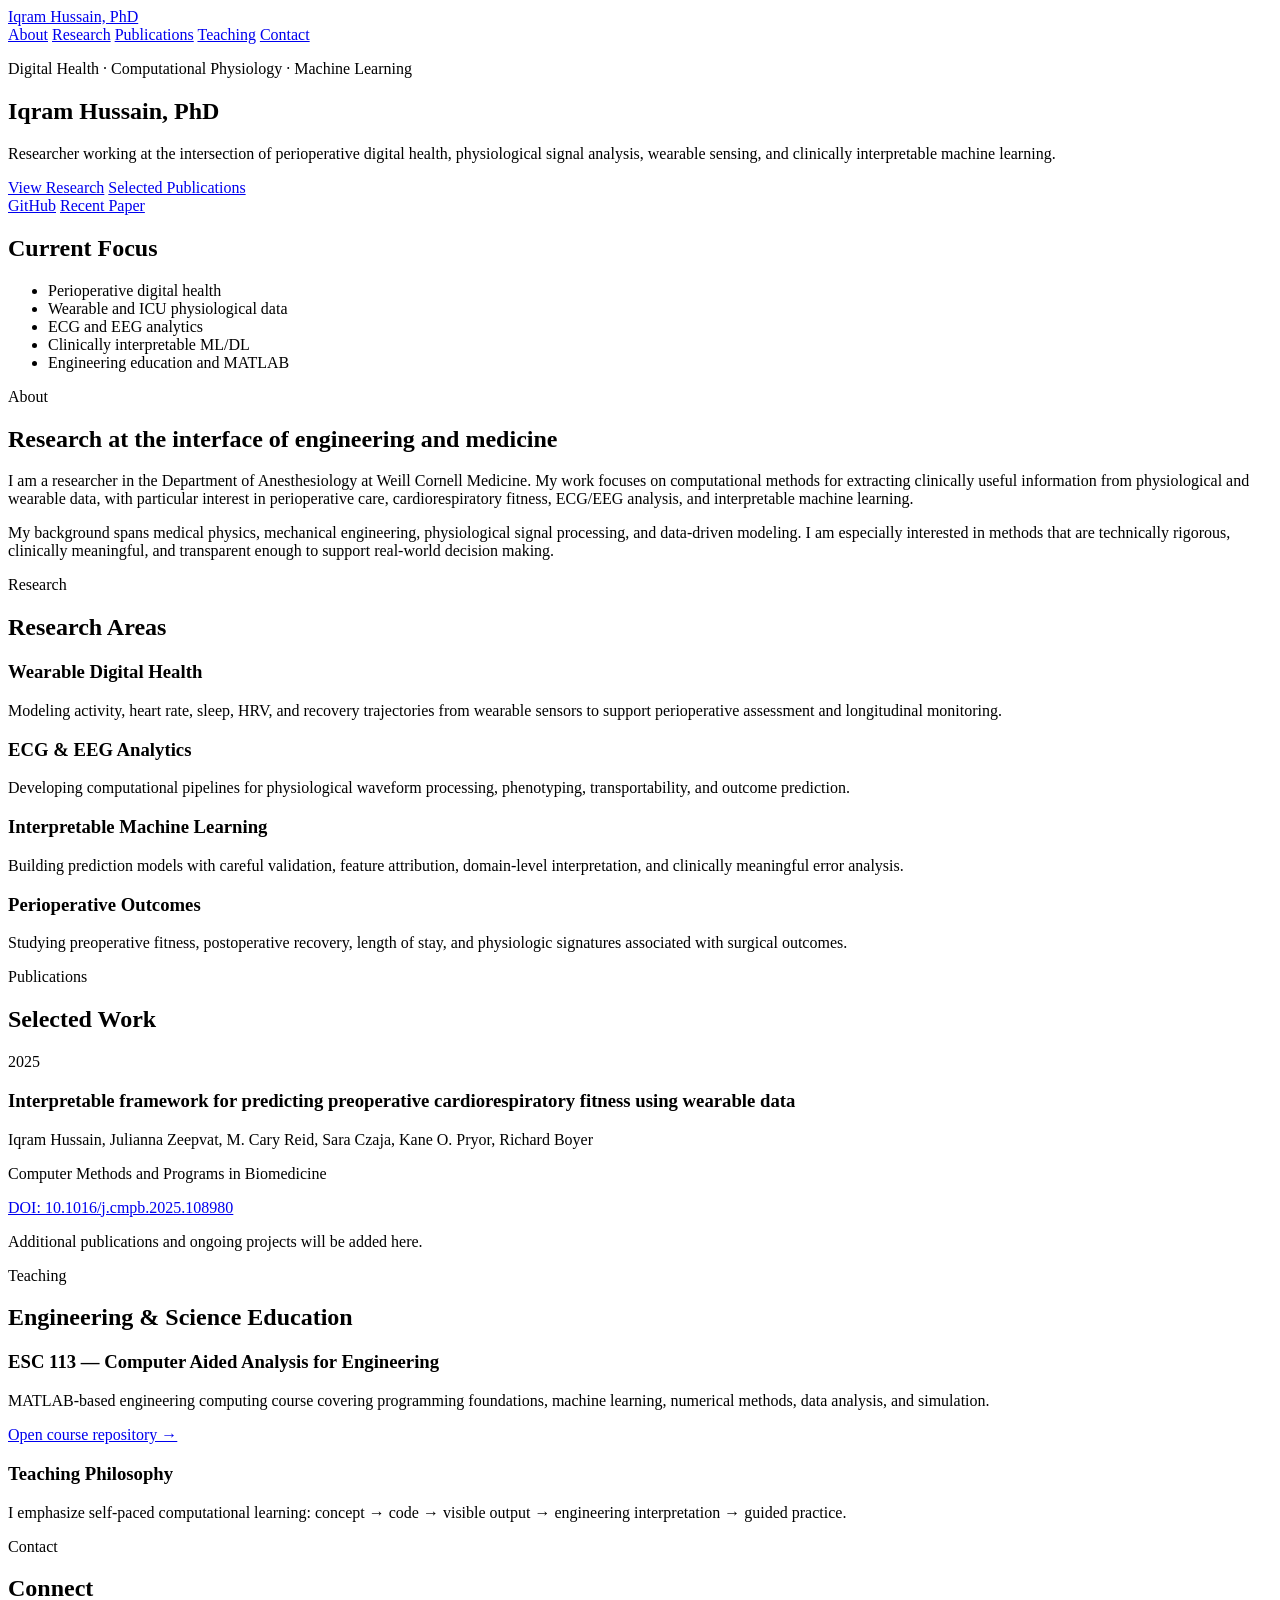
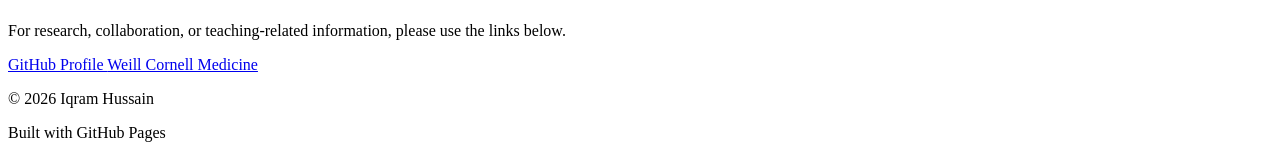
==== index.html @ b067cbc7 "Create academic homepage" ====
<!DOCTYPE html>
<html lang="en">
<head>
  <meta charset="UTF-8">
  <meta name="viewport" content="width=device-width, initial-scale=1.0">
  <meta name="description" content="Academic website of Iqram Hussain, PhD — digital health, computational physiology, wearable sensing, ECG/EEG analytics, and interpretable machine learning.">
  <title>Iqram Hussain, PhD</title>
  <link rel="stylesheet" href="style.css">
</head>

<body>
  <header class="site-header">
    <div class="container nav-wrap">
      <a class="brand" href="#home">Iqram Hussain, PhD</a>
      <nav>
        <a href="#about">About</a>
        <a href="#research">Research</a>
        <a href="#publications">Publications</a>
        <a href="#teaching">Teaching</a>
        <a href="#contact">Contact</a>
      </nav>
    </div>
  </header>

  <main>
    <section id="home" class="hero">
      <div class="container hero-grid">
        <div>
          <p class="eyebrow">Digital Health · Computational Physiology · Machine Learning</p>
          <h1>Iqram Hussain, PhD</h1>
          <p class="lead">
            Researcher working at the intersection of perioperative digital health,
            physiological signal analysis, wearable sensing, and clinically interpretable
            machine learning.
          </p>

          <div class="hero-actions">
            <a class="button primary" href="#research">View Research</a>
            <a class="button secondary" href="#publications">Selected Publications</a>
          </div>

          <div class="profile-links">
            <a href="https://github.com/iqram20" target="_blank" rel="noopener">GitHub</a>
            <a href="https://doi.org/10.1016/j.cmpb.2025.108980" target="_blank" rel="noopener">Recent Paper</a>
          </div>
        </div>

        <aside class="hero-card">
          <h2>Current Focus</h2>
          <ul>
            <li>Perioperative digital health</li>
            <li>Wearable and ICU physiological data</li>
            <li>ECG and EEG analytics</li>
            <li>Clinically interpretable ML/DL</li>
            <li>Engineering education and MATLAB</li>
          </ul>
        </aside>
      </div>
    </section>

    <section id="about" class="section">
      <div class="container narrow">
        <p class="section-label">About</p>
        <h2>Research at the interface of engineering and medicine</h2>
        <p>
          I am a researcher in the Department of Anesthesiology at Weill Cornell Medicine.
          My work focuses on computational methods for extracting clinically useful information
          from physiological and wearable data, with particular interest in perioperative care,
          cardiorespiratory fitness, ECG/EEG analysis, and interpretable machine learning.
        </p>
        <p>
          My background spans medical physics, mechanical engineering, physiological signal
          processing, and data-driven modeling. I am especially interested in methods that are
          technically rigorous, clinically meaningful, and transparent enough to support
          real-world decision making.
        </p>
      </div>
    </section>

    <section id="research" class="section alt">
      <div class="container">
        <p class="section-label">Research</p>
        <h2>Research Areas</h2>

        <div class="cards">
          <article class="card">
            <h3>Wearable Digital Health</h3>
            <p>
              Modeling activity, heart rate, sleep, HRV, and recovery trajectories from wearable
              sensors to support perioperative assessment and longitudinal monitoring.
            </p>
          </article>

          <article class="card">
            <h3>ECG &amp; EEG Analytics</h3>
            <p>
              Developing computational pipelines for physiological waveform processing,
              phenotyping, transportability, and outcome prediction.
            </p>
          </article>

          <article class="card">
            <h3>Interpretable Machine Learning</h3>
            <p>
              Building prediction models with careful validation, feature attribution,
              domain-level interpretation, and clinically meaningful error analysis.
            </p>
          </article>

          <article class="card">
            <h3>Perioperative Outcomes</h3>
            <p>
              Studying preoperative fitness, postoperative recovery, length of stay, and
              physiologic signatures associated with surgical outcomes.
            </p>
          </article>
        </div>
      </div>
    </section>

    <section id="publications" class="section">
      <div class="container">
        <p class="section-label">Publications</p>
        <h2>Selected Work</h2>

        <article class="publication">
          <p class="publication-year">2025</p>
          <div>
            <h3>Interpretable framework for predicting preoperative cardiorespiratory fitness using wearable data</h3>
            <p>
              Iqram Hussain, Julianna Zeepvat, M. Cary Reid, Sara Czaja,
              Kane O. Pryor, Richard Boyer
            </p>
            <p class="muted">Computer Methods and Programs in Biomedicine</p>
            <a href="https://doi.org/10.1016/j.cmpb.2025.108980" target="_blank" rel="noopener">
              DOI: 10.1016/j.cmpb.2025.108980
            </a>
          </div>
        </article>

        <p class="section-note">
          Additional publications and ongoing projects will be added here.
        </p>
      </div>
    </section>

    <section id="teaching" class="section alt">
      <div class="container">
        <p class="section-label">Teaching</p>
        <h2>Engineering &amp; Science Education</h2>

        <div class="cards">
          <article class="card">
            <h3>ESC 113 — Computer Aided Analysis for Engineering</h3>
            <p>
              MATLAB-based engineering computing course covering programming foundations,
              machine learning, numerical methods, data analysis, and simulation.
            </p>
            <a href="https://github.com/iqram20/ComputerAidedAnalysis" target="_blank" rel="noopener">
              Open course repository →
            </a>
          </article>

          <article class="card">
            <h3>Teaching Philosophy</h3>
            <p>
              I emphasize self-paced computational learning: concept → code → visible output →
              engineering interpretation → guided practice.
            </p>
          </article>
        </div>
      </div>
    </section>

    <section id="contact" class="section contact-section">
      <div class="container narrow">
        <p class="section-label">Contact</p>
        <h2>Connect</h2>
        <p>
          For research, collaboration, or teaching-related information, please use the links below.
        </p>

        <div class="contact-links">
          <a class="button primary" href="https://github.com/iqram20" target="_blank" rel="noopener">
            GitHub Profile
          </a>
          <a class="button secondary" href="https://weill.cornell.edu/" target="_blank" rel="noopener">
            Weill Cornell Medicine
          </a>
        </div>
      </div>
    </section>
  </main>

  <footer>
    <div class="container footer-wrap">
      <p>© 2026 Iqram Hussain</p>
      <p>Built with GitHub Pages</p>
    </div>
  </footer>
</body>
</html>
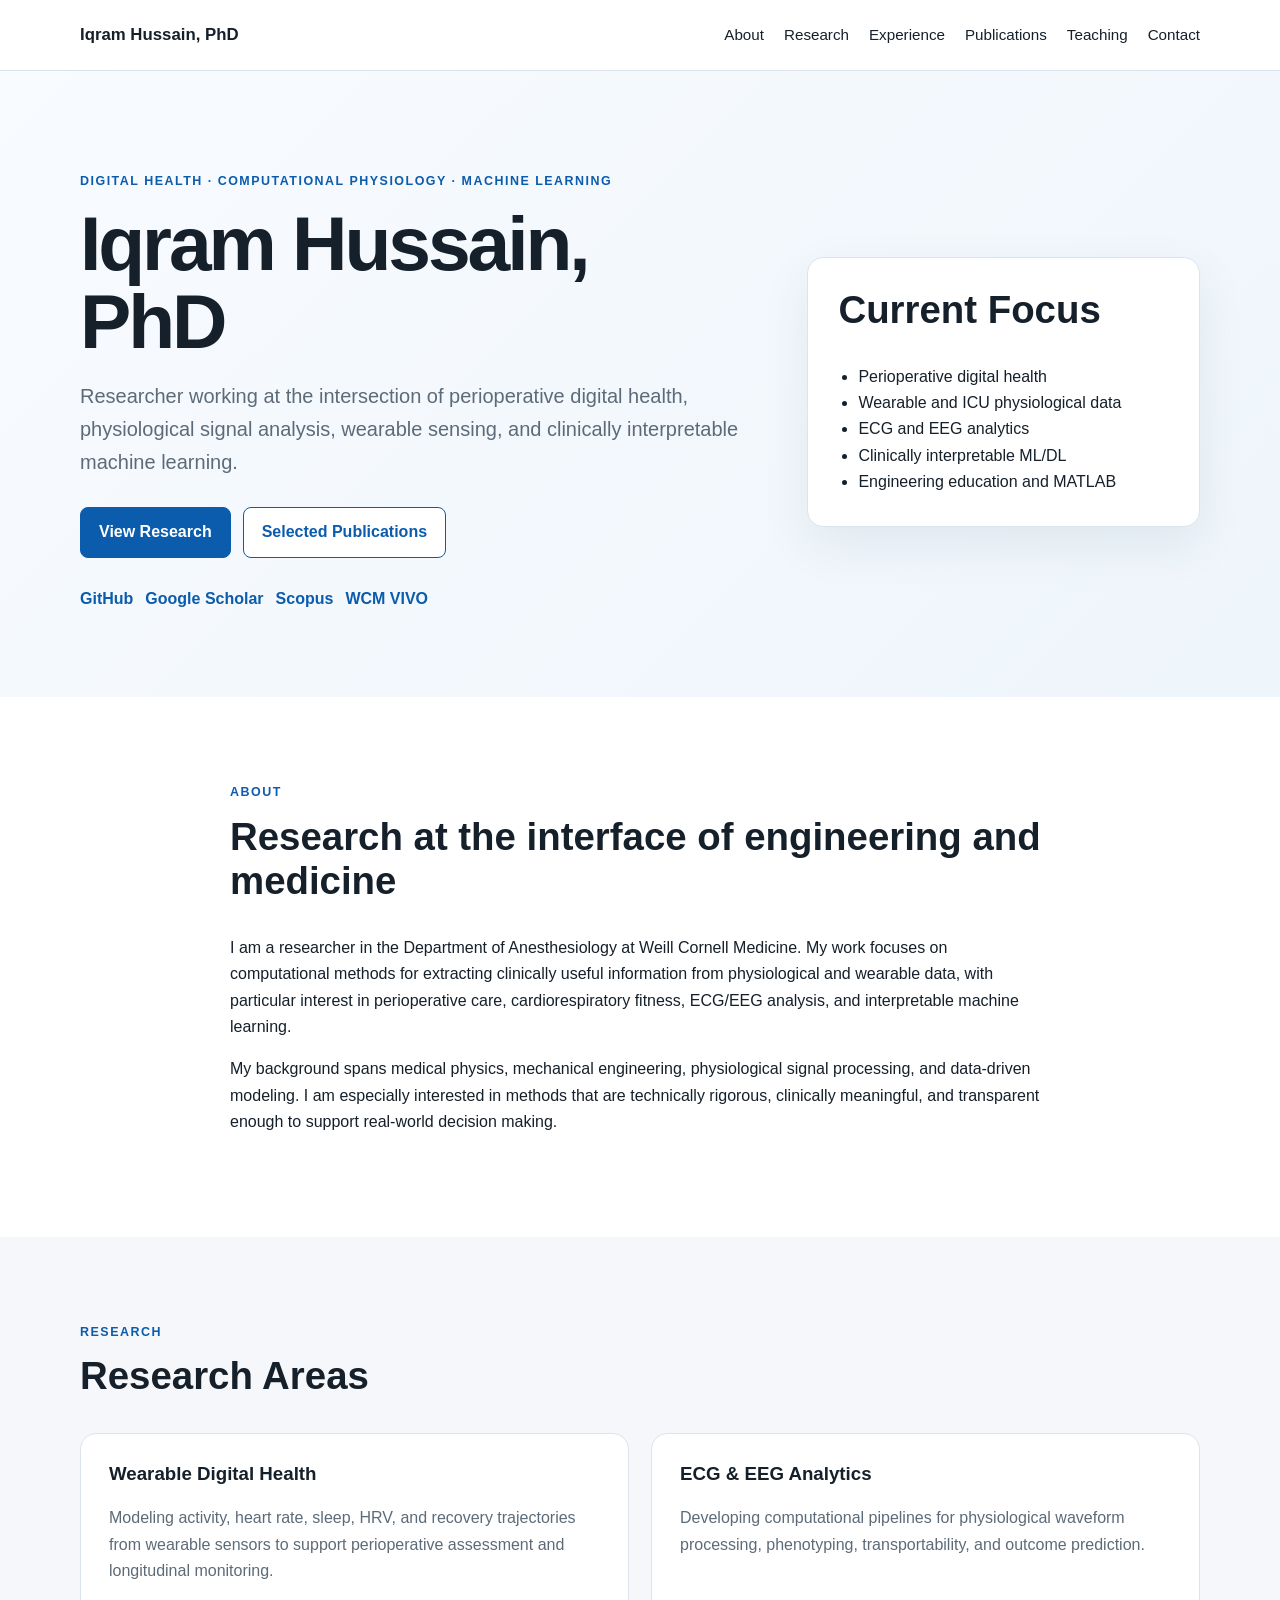
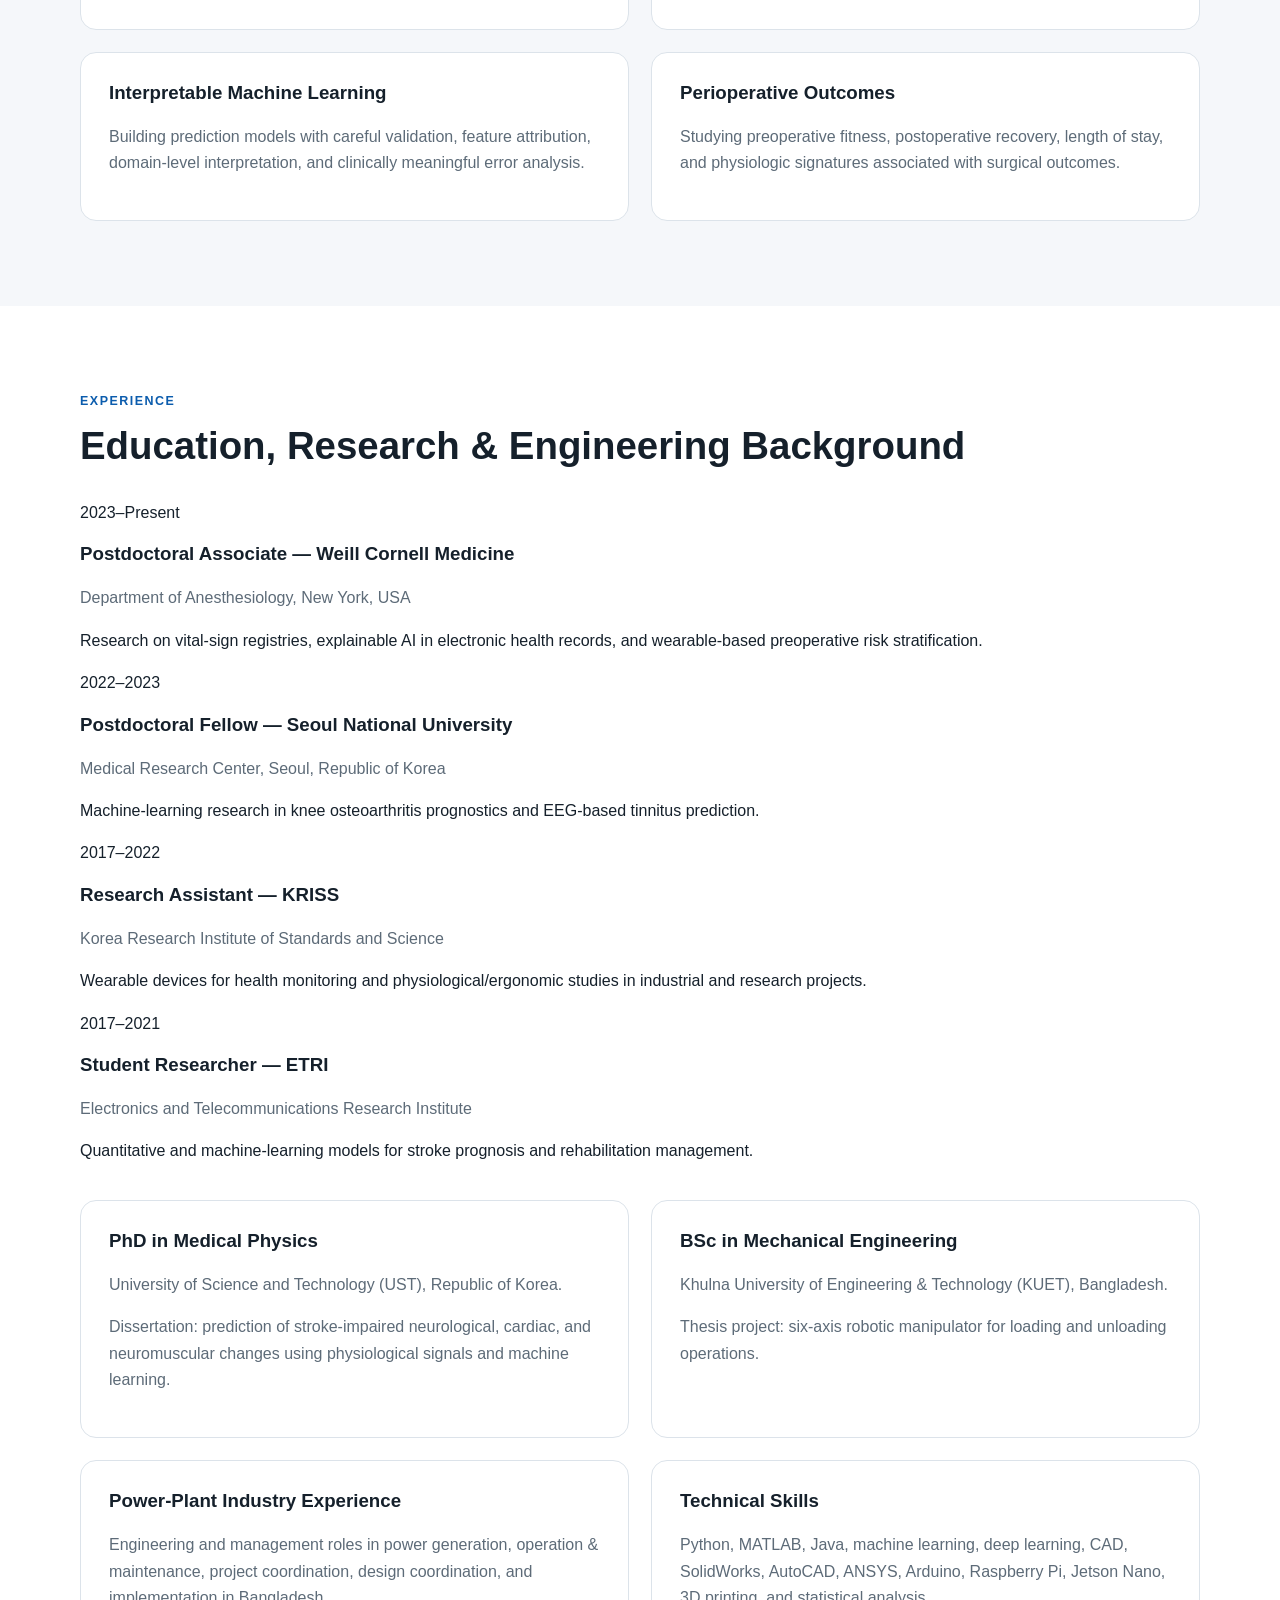
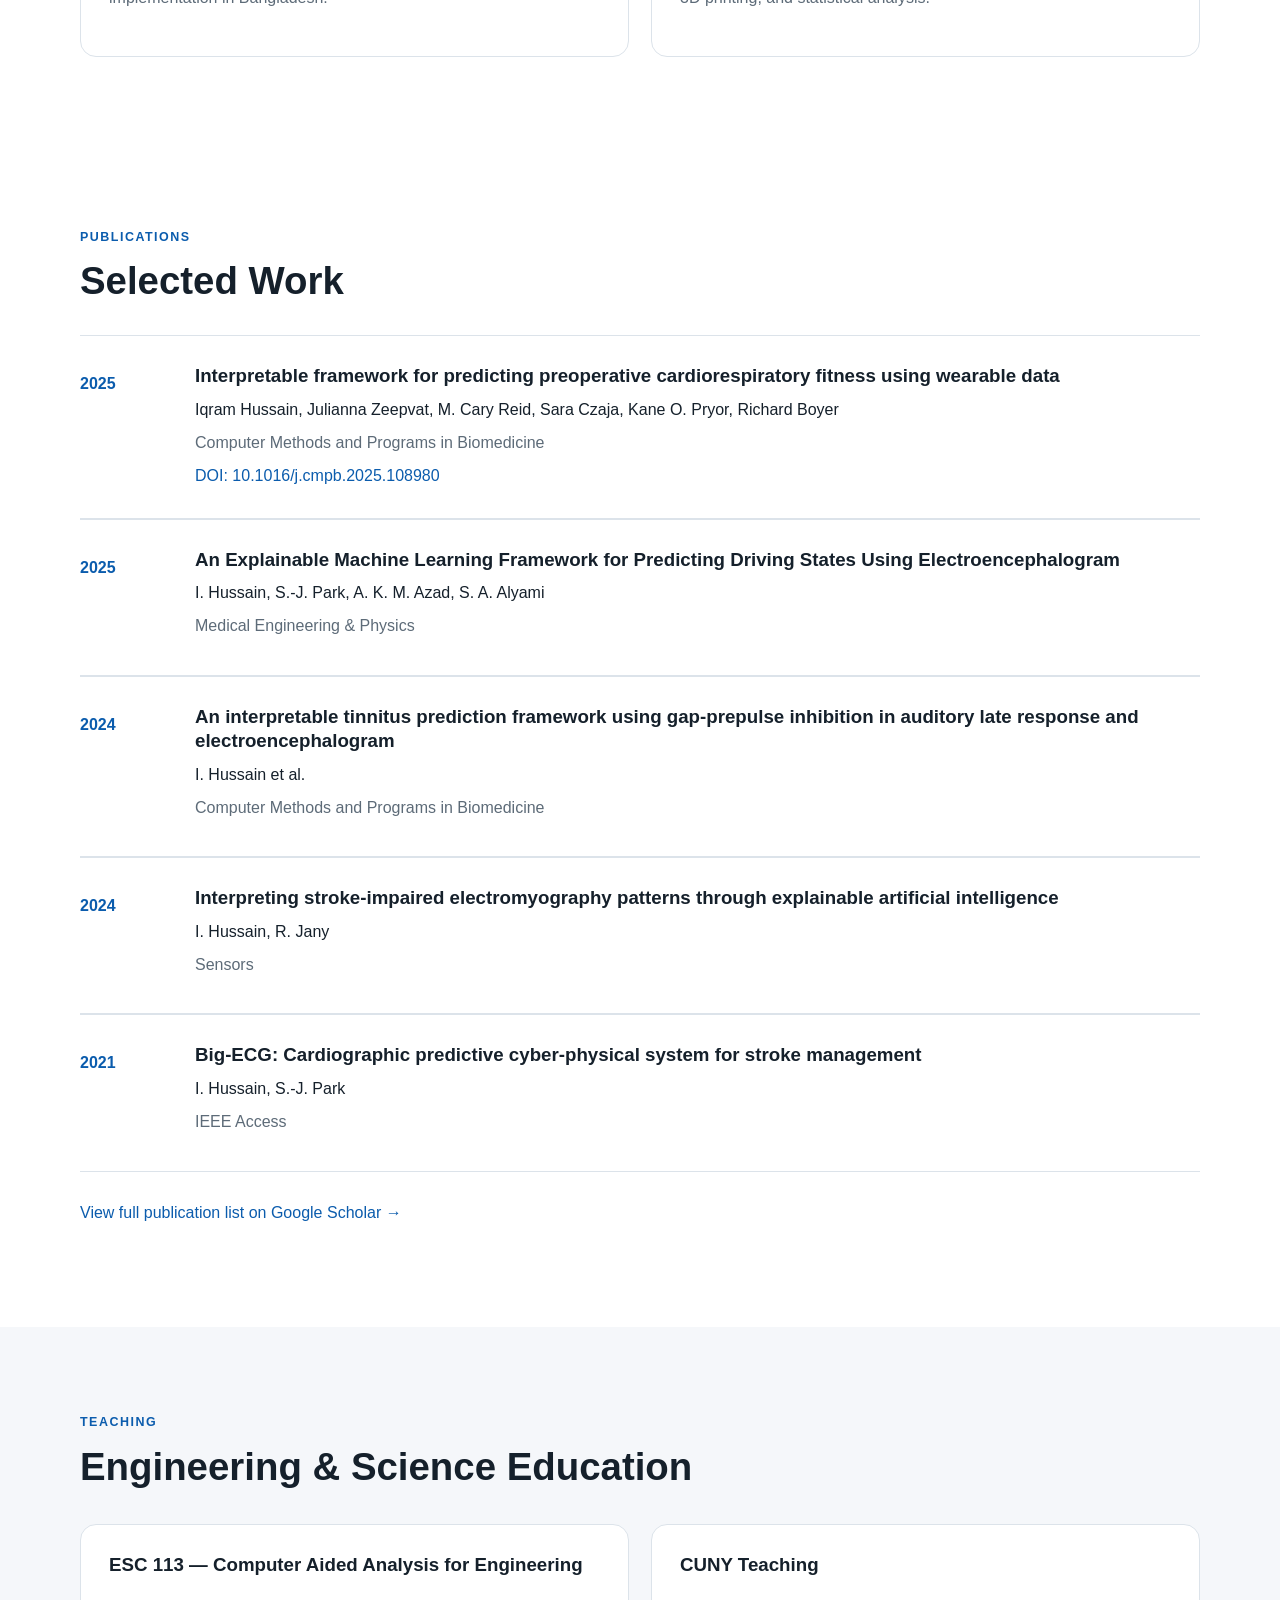
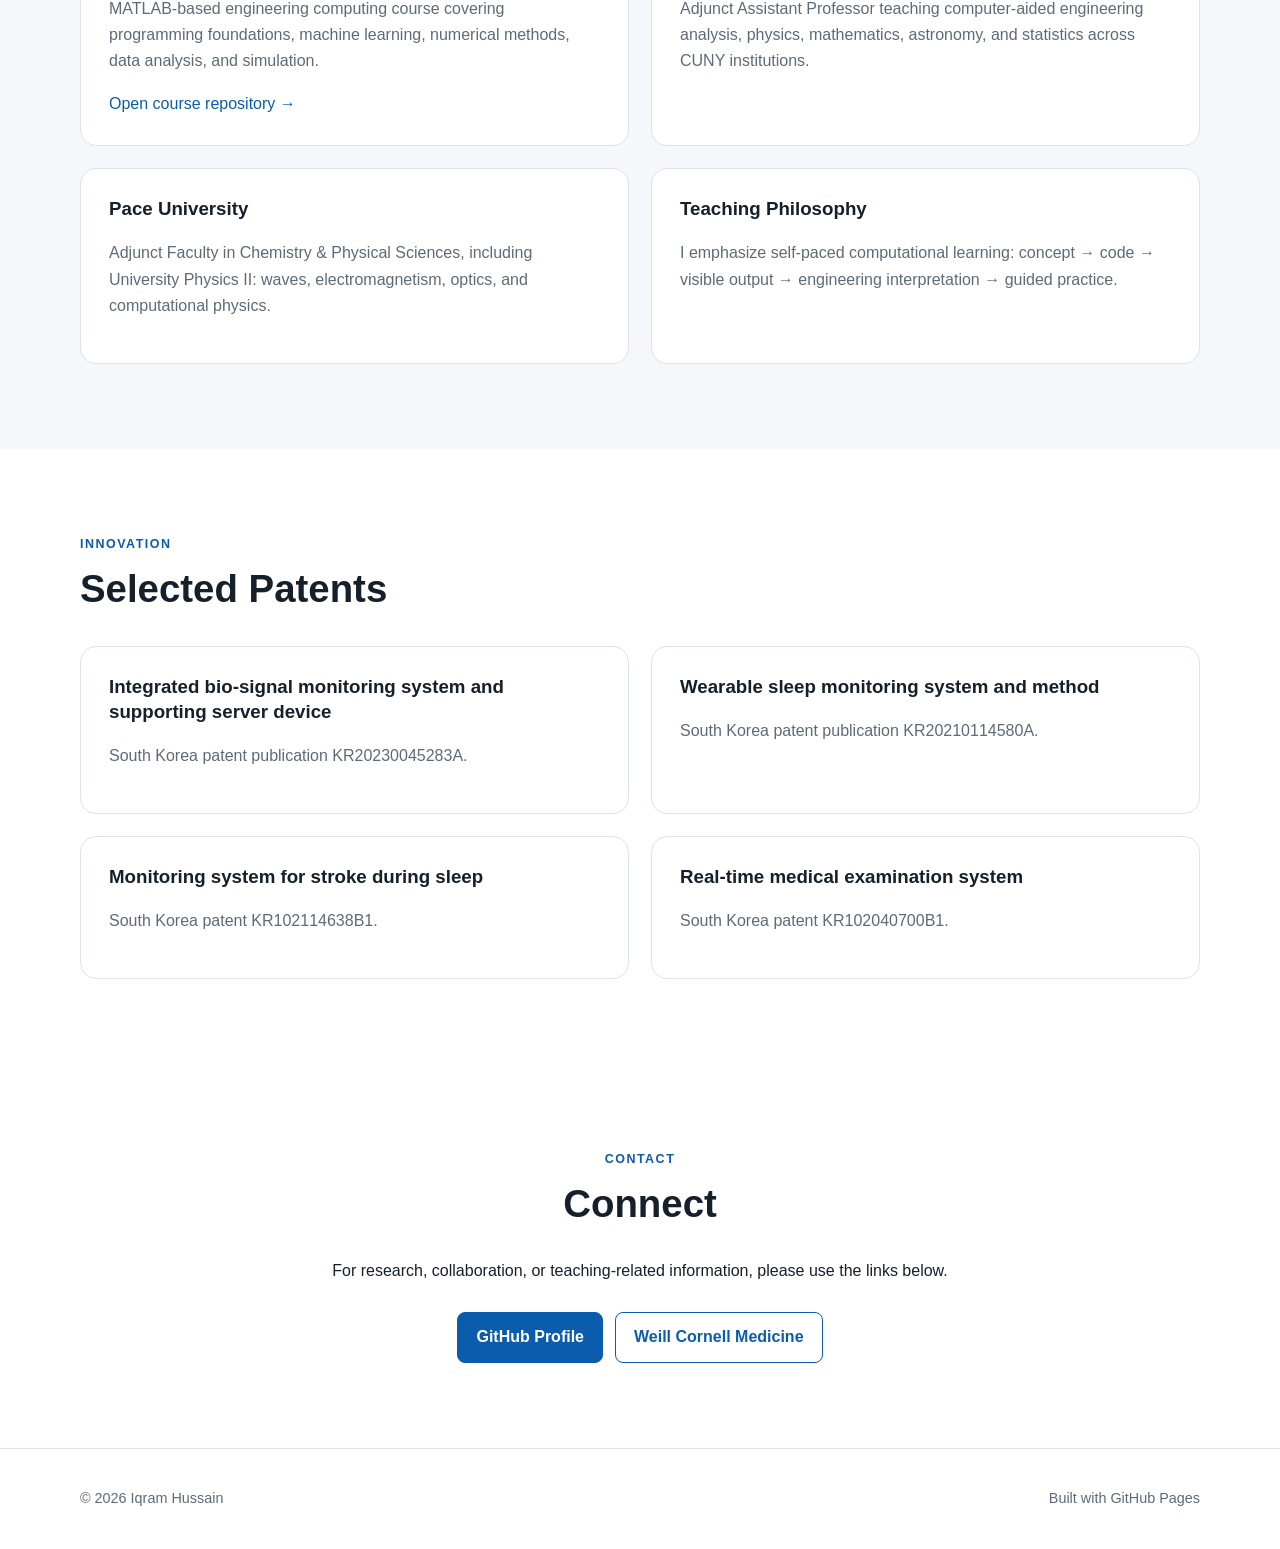
==== commit 1d6717d4: "Expand academic website using CV content" ====
--- a/index.html
+++ b/index.html
@@ -15,6 +15,7 @@
       <nav>
         <a href="#about">About</a>
         <a href="#research">Research</a>
+        <a href="#experience">Experience</a>
         <a href="#publications">Publications</a>
         <a href="#teaching">Teaching</a>
         <a href="#contact">Contact</a>
@@ -41,7 +42,9 @@
 
           <div class="profile-links">
             <a href="https://github.com/iqram20" target="_blank" rel="noopener">GitHub</a>
-            <a href="https://doi.org/10.1016/j.cmpb.2025.108980" target="_blank" rel="noopener">Recent Paper</a>
+            <a href="https://scholar.google.com/citations?user=26ocwocAAAAJ&hl=en" target="_blank" rel="noopener">Google Scholar</a>
+            <a href="https://www.scopus.com/authid/detail.uri?authorId=57201649041" target="_blank" rel="noopener">Scopus</a>
+            <a href="https://vivo.weill.cornell.edu/display/cwid-iqh4001" target="_blank" rel="noopener">WCM VIVO</a>
           </div>
         </div>
 
@@ -118,6 +121,76 @@
       </div>
     </section>
 
+    
+    <section id="experience" class="section">
+      <div class="container">
+        <p class="section-label">Experience</p>
+        <h2>Education, Research &amp; Engineering Background</h2>
+
+        <div class="timeline">
+          <article class="timeline-item">
+            <p class="timeline-date">2023–Present</p>
+            <div>
+              <h3>Postdoctoral Associate — Weill Cornell Medicine</h3>
+              <p class="muted">Department of Anesthesiology, New York, USA</p>
+              <p>Research on vital-sign registries, explainable AI in electronic health records, and wearable-based preoperative risk stratification.</p>
+            </div>
+          </article>
+
+          <article class="timeline-item">
+            <p class="timeline-date">2022–2023</p>
+            <div>
+              <h3>Postdoctoral Fellow — Seoul National University</h3>
+              <p class="muted">Medical Research Center, Seoul, Republic of Korea</p>
+              <p>Machine-learning research in knee osteoarthritis prognostics and EEG-based tinnitus prediction.</p>
+            </div>
+          </article>
+
+          <article class="timeline-item">
+            <p class="timeline-date">2017–2022</p>
+            <div>
+              <h3>Research Assistant — KRISS</h3>
+              <p class="muted">Korea Research Institute of Standards and Science</p>
+              <p>Wearable devices for health monitoring and physiological/ergonomic studies in industrial and research projects.</p>
+            </div>
+          </article>
+
+          <article class="timeline-item">
+            <p class="timeline-date">2017–2021</p>
+            <div>
+              <h3>Student Researcher — ETRI</h3>
+              <p class="muted">Electronics and Telecommunications Research Institute</p>
+              <p>Quantitative and machine-learning models for stroke prognosis and rehabilitation management.</p>
+            </div>
+          </article>
+        </div>
+
+        <div class="cards experience-cards">
+          <article class="card">
+            <h3>PhD in Medical Physics</h3>
+            <p>University of Science and Technology (UST), Republic of Korea.</p>
+            <p>Dissertation: prediction of stroke-impaired neurological, cardiac, and neuromuscular changes using physiological signals and machine learning.</p>
+          </article>
+
+          <article class="card">
+            <h3>BSc in Mechanical Engineering</h3>
+            <p>Khulna University of Engineering &amp; Technology (KUET), Bangladesh.</p>
+            <p>Thesis project: six-axis robotic manipulator for loading and unloading operations.</p>
+          </article>
+
+          <article class="card">
+            <h3>Power-Plant Industry Experience</h3>
+            <p>Engineering and management roles in power generation, operation &amp; maintenance, project coordination, design coordination, and implementation in Bangladesh.</p>
+          </article>
+
+          <article class="card">
+            <h3>Technical Skills</h3>
+            <p>Python, MATLAB, Java, machine learning, deep learning, CAD, SolidWorks, AutoCAD, ANSYS, Arduino, Raspberry Pi, Jetson Nano, 3D printing, and statistical analysis.</p>
+          </article>
+        </div>
+      </div>
+    </section>
+
     <section id="publications" class="section">
       <div class="container">
         <p class="section-label">Publications</p>
@@ -138,9 +211,47 @@
           </div>
         </article>
 
+        
+        <article class="publication">
+          <p class="publication-year">2025</p>
+          <div>
+            <h3>An Explainable Machine Learning Framework for Predicting Driving States Using Electroencephalogram</h3>
+            <p>I. Hussain, S.-J. Park, A. K. M. Azad, S. A. Alyami</p>
+            <p class="muted">Medical Engineering &amp; Physics</p>
+          </div>
+        </article>
+
+        <article class="publication">
+          <p class="publication-year">2024</p>
+          <div>
+            <h3>An interpretable tinnitus prediction framework using gap-prepulse inhibition in auditory late response and electroencephalogram</h3>
+            <p>I. Hussain et al.</p>
+            <p class="muted">Computer Methods and Programs in Biomedicine</p>
+          </div>
+        </article>
+
+        <article class="publication">
+          <p class="publication-year">2024</p>
+          <div>
+            <h3>Interpreting stroke-impaired electromyography patterns through explainable artificial intelligence</h3>
+            <p>I. Hussain, R. Jany</p>
+            <p class="muted">Sensors</p>
+          </div>
+        </article>
+
+        <article class="publication">
+          <p class="publication-year">2021</p>
+          <div>
+            <h3>Big-ECG: Cardiographic predictive cyber-physical system for stroke management</h3>
+            <p>I. Hussain, S.-J. Park</p>
+            <p class="muted">IEEE Access</p>
+          </div>
+        </article>
+
         <p class="section-note">
-          Additional publications and ongoing projects will be added here.
+          <a href="https://scholar.google.com/citations?user=26ocwocAAAAJ&hl=en" target="_blank" rel="noopener">View full publication list on Google Scholar →</a>
         </p>
+
       </div>
     </section>
 
@@ -162,11 +273,47 @@
           </article>
 
           <article class="card">
+            <h3>CUNY Teaching</h3>
+            <p>Adjunct Assistant Professor teaching computer-aided engineering analysis, physics, mathematics, astronomy, and statistics across CUNY institutions.</p>
+          </article>
+
+          <article class="card">
+            <h3>Pace University</h3>
+            <p>Adjunct Faculty in Chemistry &amp; Physical Sciences, including University Physics II: waves, electromagnetism, optics, and computational physics.</p>
+          </article>
+
+          <article class="card">
             <h3>Teaching Philosophy</h3>
             <p>
               I emphasize self-paced computational learning: concept → code → visible output →
               engineering interpretation → guided practice.
             </p>
+          </article>
+        </div>
+      </div>
+    </section>
+
+    
+    <section id="patents" class="section">
+      <div class="container">
+        <p class="section-label">Innovation</p>
+        <h2>Selected Patents</h2>
+        <div class="cards">
+          <article class="card">
+            <h3>Integrated bio-signal monitoring system and supporting server device</h3>
+            <p>South Korea patent publication KR20230045283A.</p>
+          </article>
+          <article class="card">
+            <h3>Wearable sleep monitoring system and method</h3>
+            <p>South Korea patent publication KR20210114580A.</p>
+          </article>
+          <article class="card">
+            <h3>Monitoring system for stroke during sleep</h3>
+            <p>South Korea patent KR102114638B1.</p>
+          </article>
+          <article class="card">
+            <h3>Real-time medical examination system</h3>
+            <p>South Korea patent KR102040700B1.</p>
           </article>
         </div>
       </div>
--- a/style.css
+++ b/style.css
@@ -0,0 +1,278 @@
+:root {
+  --bg: #ffffff;
+  --surface: #f5f7fa;
+  --text: #15202b;
+  --muted: #5d6b78;
+  --accent: #0b5cad;
+  --accent-dark: #07447f;
+  --border: #dce3ea;
+  --max: 1120px;
+}
+
+* {
+  box-sizing: border-box;
+}
+
+html {
+  scroll-behavior: smooth;
+}
+
+body {
+  margin: 0;
+  font-family: Arial, Helvetica, sans-serif;
+  line-height: 1.65;
+  color: var(--text);
+  background: var(--bg);
+}
+
+a {
+  color: var(--accent);
+  text-decoration: none;
+}
+
+a:hover {
+  text-decoration: underline;
+}
+
+.container {
+  width: min(92%, var(--max));
+  margin: 0 auto;
+}
+
+.narrow {
+  max-width: 820px;
+}
+
+.site-header {
+  position: sticky;
+  top: 0;
+  z-index: 20;
+  background: rgba(255,255,255,0.96);
+  border-bottom: 1px solid var(--border);
+}
+
+.nav-wrap {
+  min-height: 70px;
+  display: flex;
+  align-items: center;
+  justify-content: space-between;
+  gap: 24px;
+}
+
+.brand {
+  color: var(--text);
+  font-size: 1.05rem;
+  font-weight: 700;
+}
+
+nav {
+  display: flex;
+  flex-wrap: wrap;
+  gap: 20px;
+}
+
+nav a {
+  color: var(--text);
+  font-size: 0.95rem;
+}
+
+.hero {
+  padding: 100px 0 85px;
+  background: linear-gradient(135deg, #f8fbff 0%, #eef5fb 100%);
+}
+
+.hero-grid {
+  display: grid;
+  grid-template-columns: 1.7fr 1fr;
+  gap: 60px;
+  align-items: center;
+}
+
+.eyebrow,
+.section-label {
+  margin: 0 0 12px;
+  font-size: 0.78rem;
+  font-weight: 700;
+  letter-spacing: 0.12em;
+  text-transform: uppercase;
+  color: var(--accent);
+}
+
+h1 {
+  margin: 0 0 20px;
+  font-size: clamp(2.8rem, 6vw, 5rem);
+  line-height: 1.02;
+  letter-spacing: -0.04em;
+}
+
+h2 {
+  margin-top: 0;
+  font-size: clamp(2rem, 3vw, 2.8rem);
+  line-height: 1.15;
+}
+
+h3 {
+  margin-top: 0;
+  line-height: 1.3;
+}
+
+.lead {
+  max-width: 760px;
+  font-size: 1.25rem;
+  color: var(--muted);
+}
+
+.hero-card,
+.card {
+  background: #fff;
+  border: 1px solid var(--border);
+  border-radius: 16px;
+}
+
+.hero-card {
+  padding: 30px;
+  box-shadow: 0 18px 50px rgba(30, 64, 90, 0.08);
+}
+
+.hero-card ul {
+  padding-left: 20px;
+  margin-bottom: 0;
+}
+
+.hero-actions,
+.contact-links,
+.profile-links {
+  display: flex;
+  flex-wrap: wrap;
+  gap: 12px;
+  margin-top: 28px;
+}
+
+.button {
+  display: inline-block;
+  padding: 11px 18px;
+  border-radius: 8px;
+  font-weight: 700;
+  border: 1px solid var(--accent);
+}
+
+.button:hover {
+  text-decoration: none;
+}
+
+.button.primary {
+  background: var(--accent);
+  color: white;
+}
+
+.button.primary:hover {
+  background: var(--accent-dark);
+}
+
+.button.secondary {
+  background: white;
+  color: var(--accent);
+}
+
+.profile-links a {
+  font-weight: 700;
+}
+
+.section {
+  padding: 85px 0;
+}
+
+.section.alt {
+  background: var(--surface);
+}
+
+.cards {
+  display: grid;
+  grid-template-columns: repeat(2, minmax(0, 1fr));
+  gap: 22px;
+  margin-top: 35px;
+}
+
+.card {
+  padding: 28px;
+}
+
+.card p {
+  color: var(--muted);
+}
+
+.publication {
+  display: grid;
+  grid-template-columns: 90px 1fr;
+  gap: 25px;
+  padding: 28px 0;
+  border-top: 1px solid var(--border);
+  border-bottom: 1px solid var(--border);
+}
+
+.publication-year {
+  margin: 3px 0;
+  font-weight: 700;
+  color: var(--accent);
+}
+
+.publication h3 {
+  margin-bottom: 8px;
+}
+
+.publication p {
+  margin: 7px 0;
+}
+
+.muted,
+.section-note {
+  color: var(--muted);
+}
+
+.section-note {
+  margin-top: 28px;
+}
+
+.contact-section {
+  text-align: center;
+}
+
+.contact-links {
+  justify-content: center;
+}
+
+footer {
+  border-top: 1px solid var(--border);
+  padding: 24px 0;
+  color: var(--muted);
+  font-size: 0.9rem;
+}
+
+.footer-wrap {
+  display: flex;
+  justify-content: space-between;
+  gap: 20px;
+}
+
+@media (max-width: 760px) {
+  .nav-wrap,
+  .footer-wrap {
+    flex-direction: column;
+    align-items: flex-start;
+    padding: 15px 0;
+  }
+
+  .hero-grid,
+  .cards,
+  .publication {
+    grid-template-columns: 1fr;
+  }
+
+  .hero {
+    padding-top: 70px;
+  }
+
+  nav {
+    gap: 12px 16px;
+  }
+}
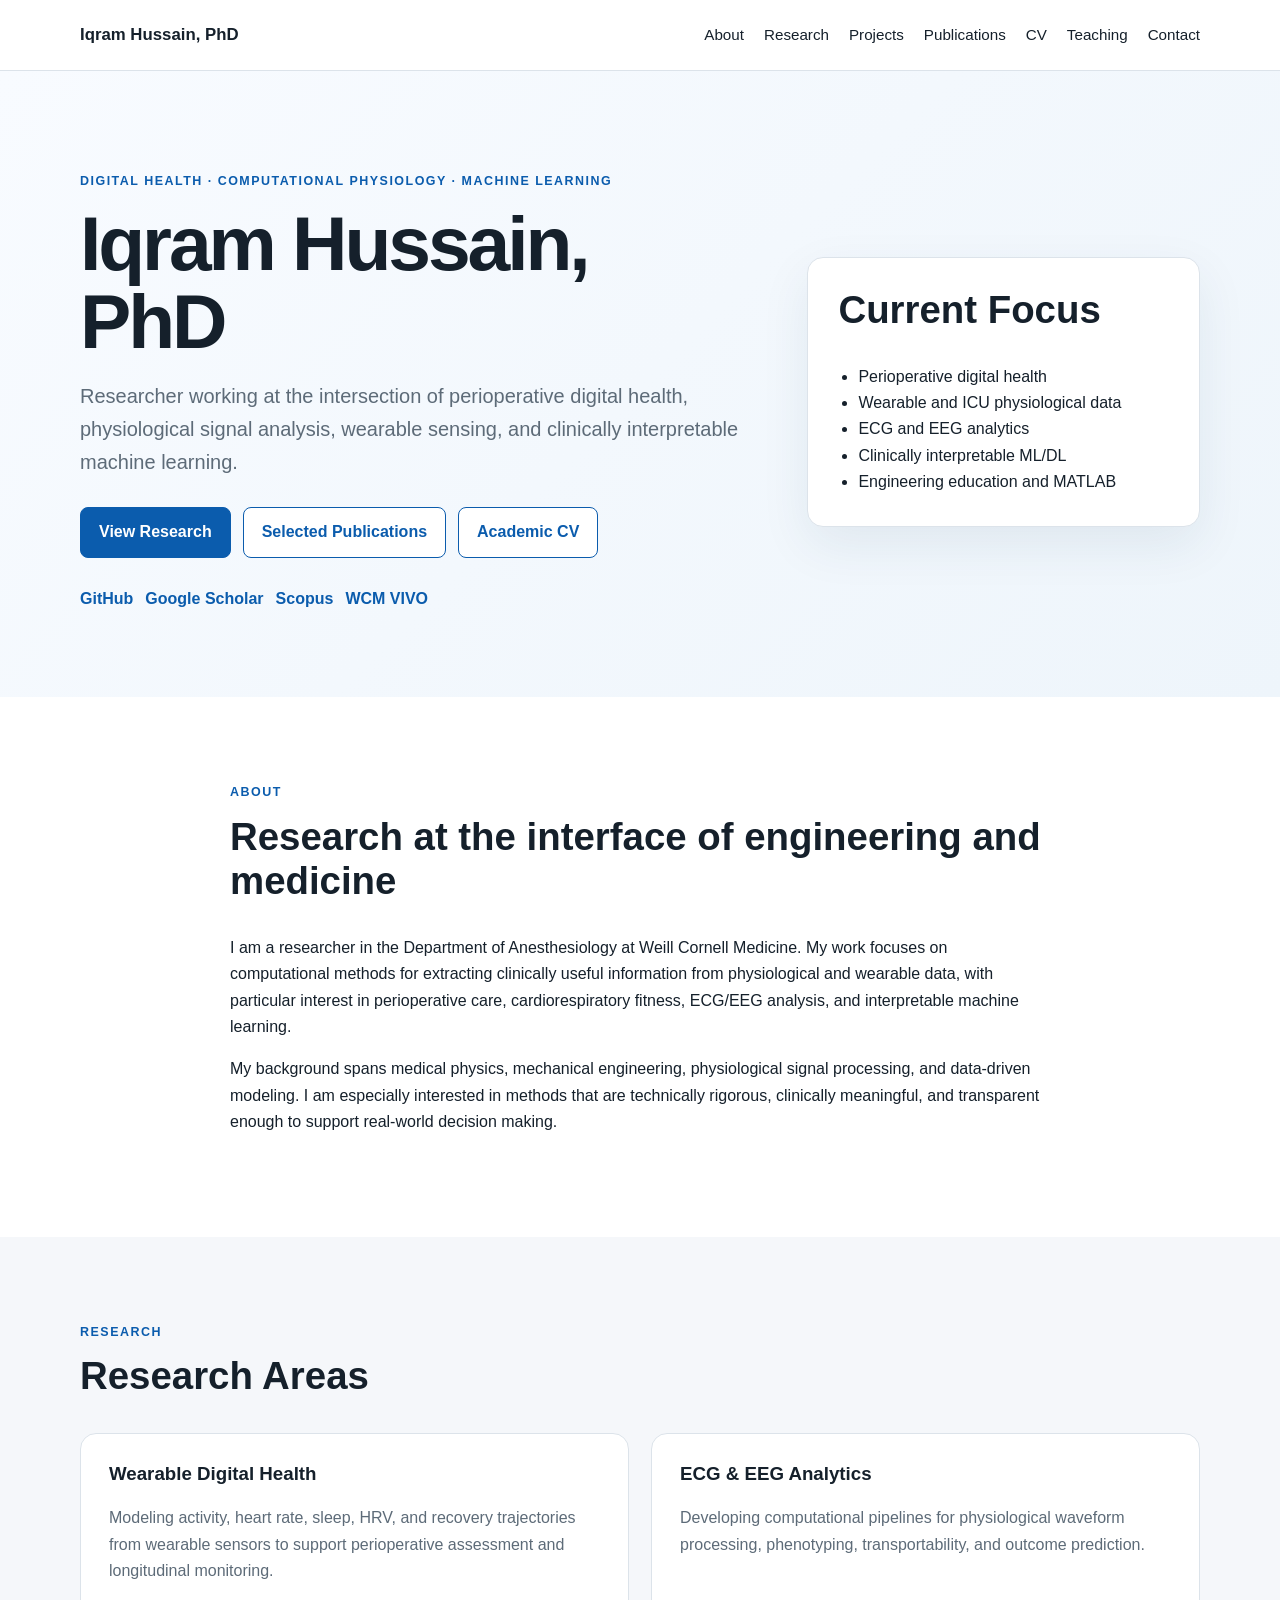
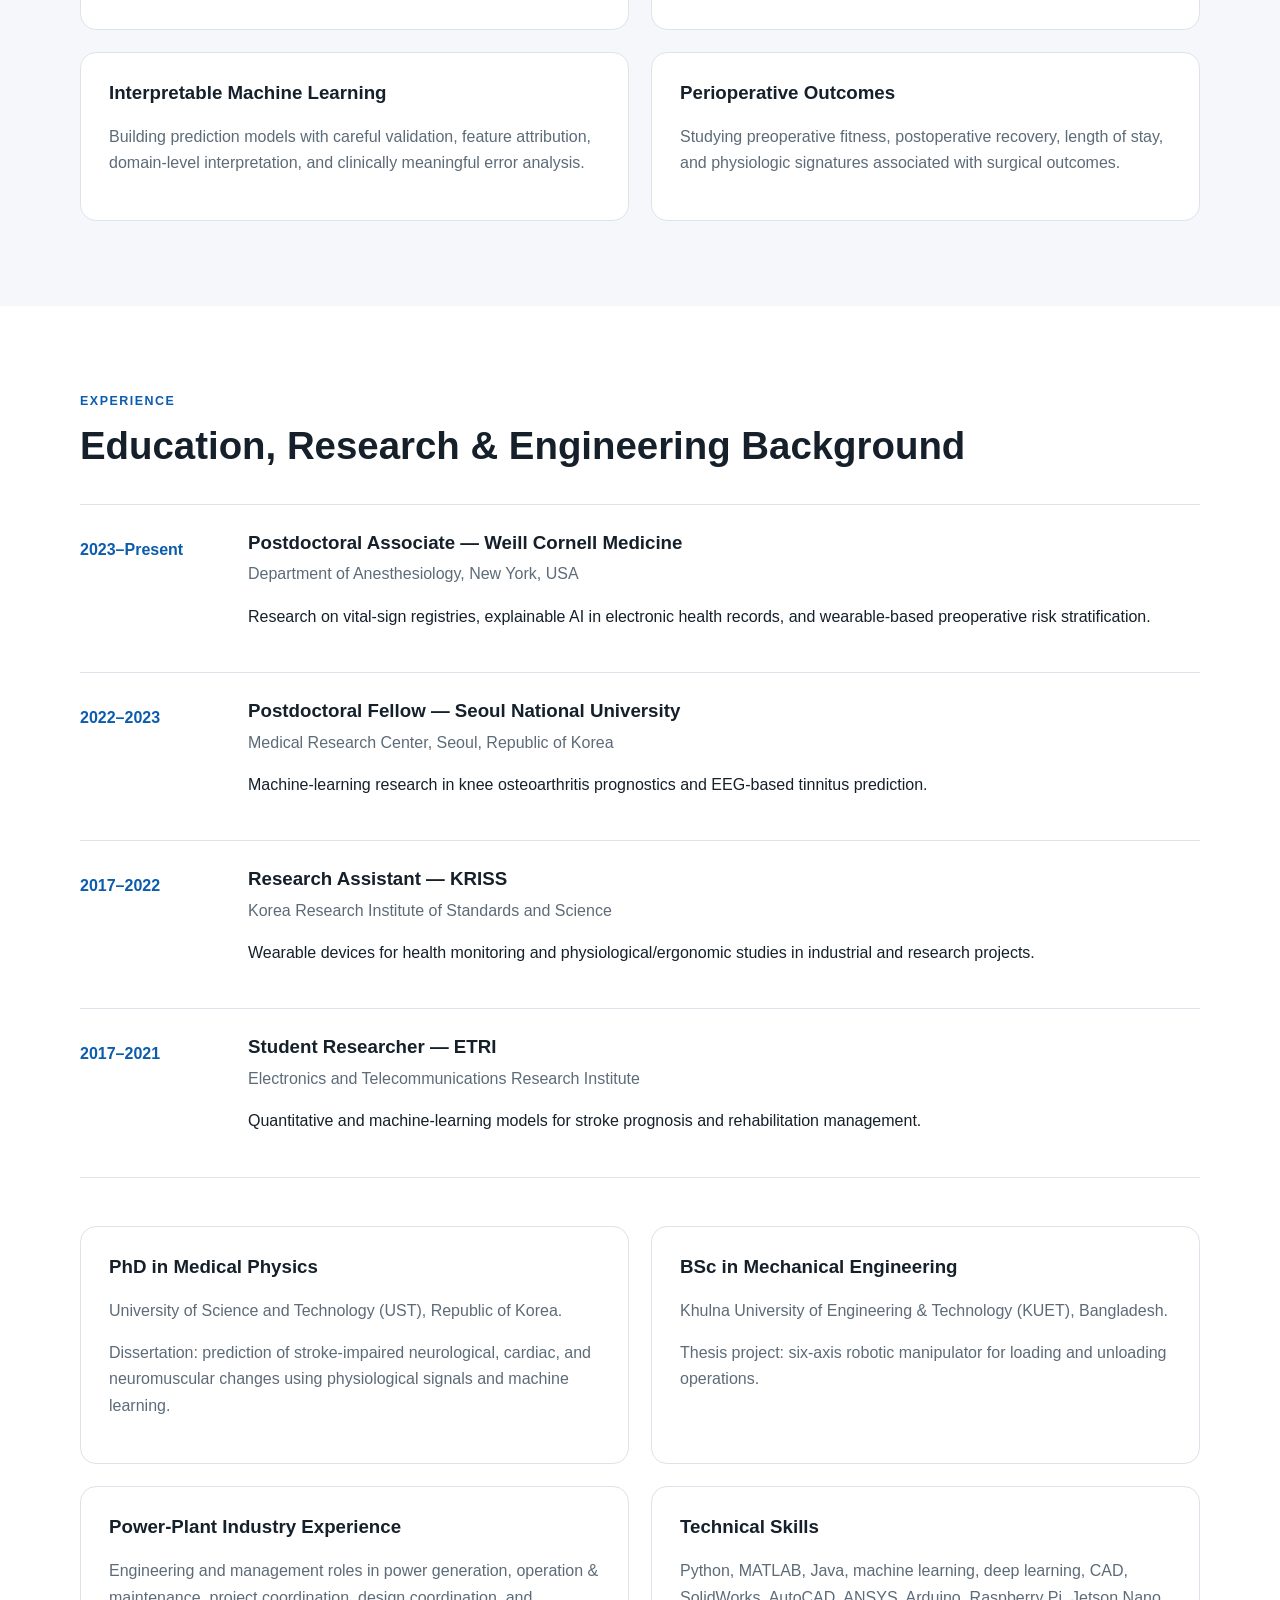
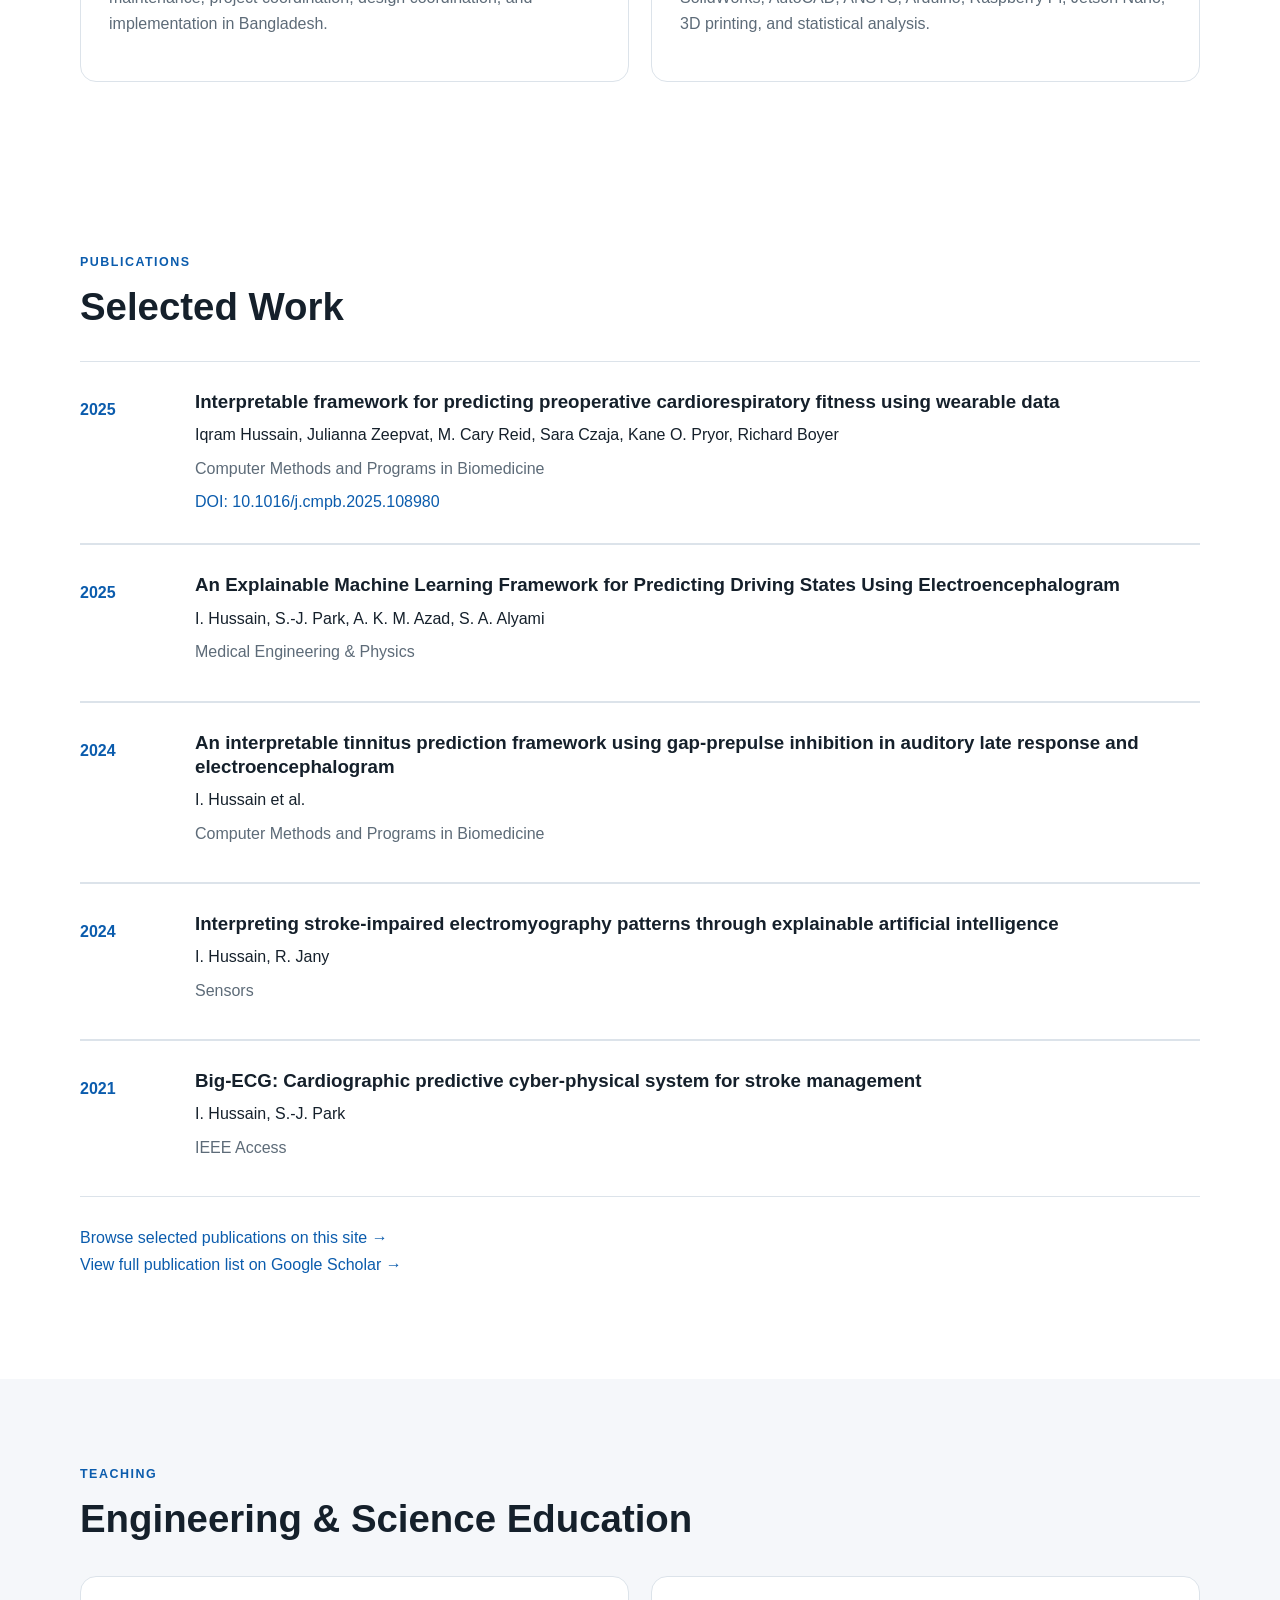
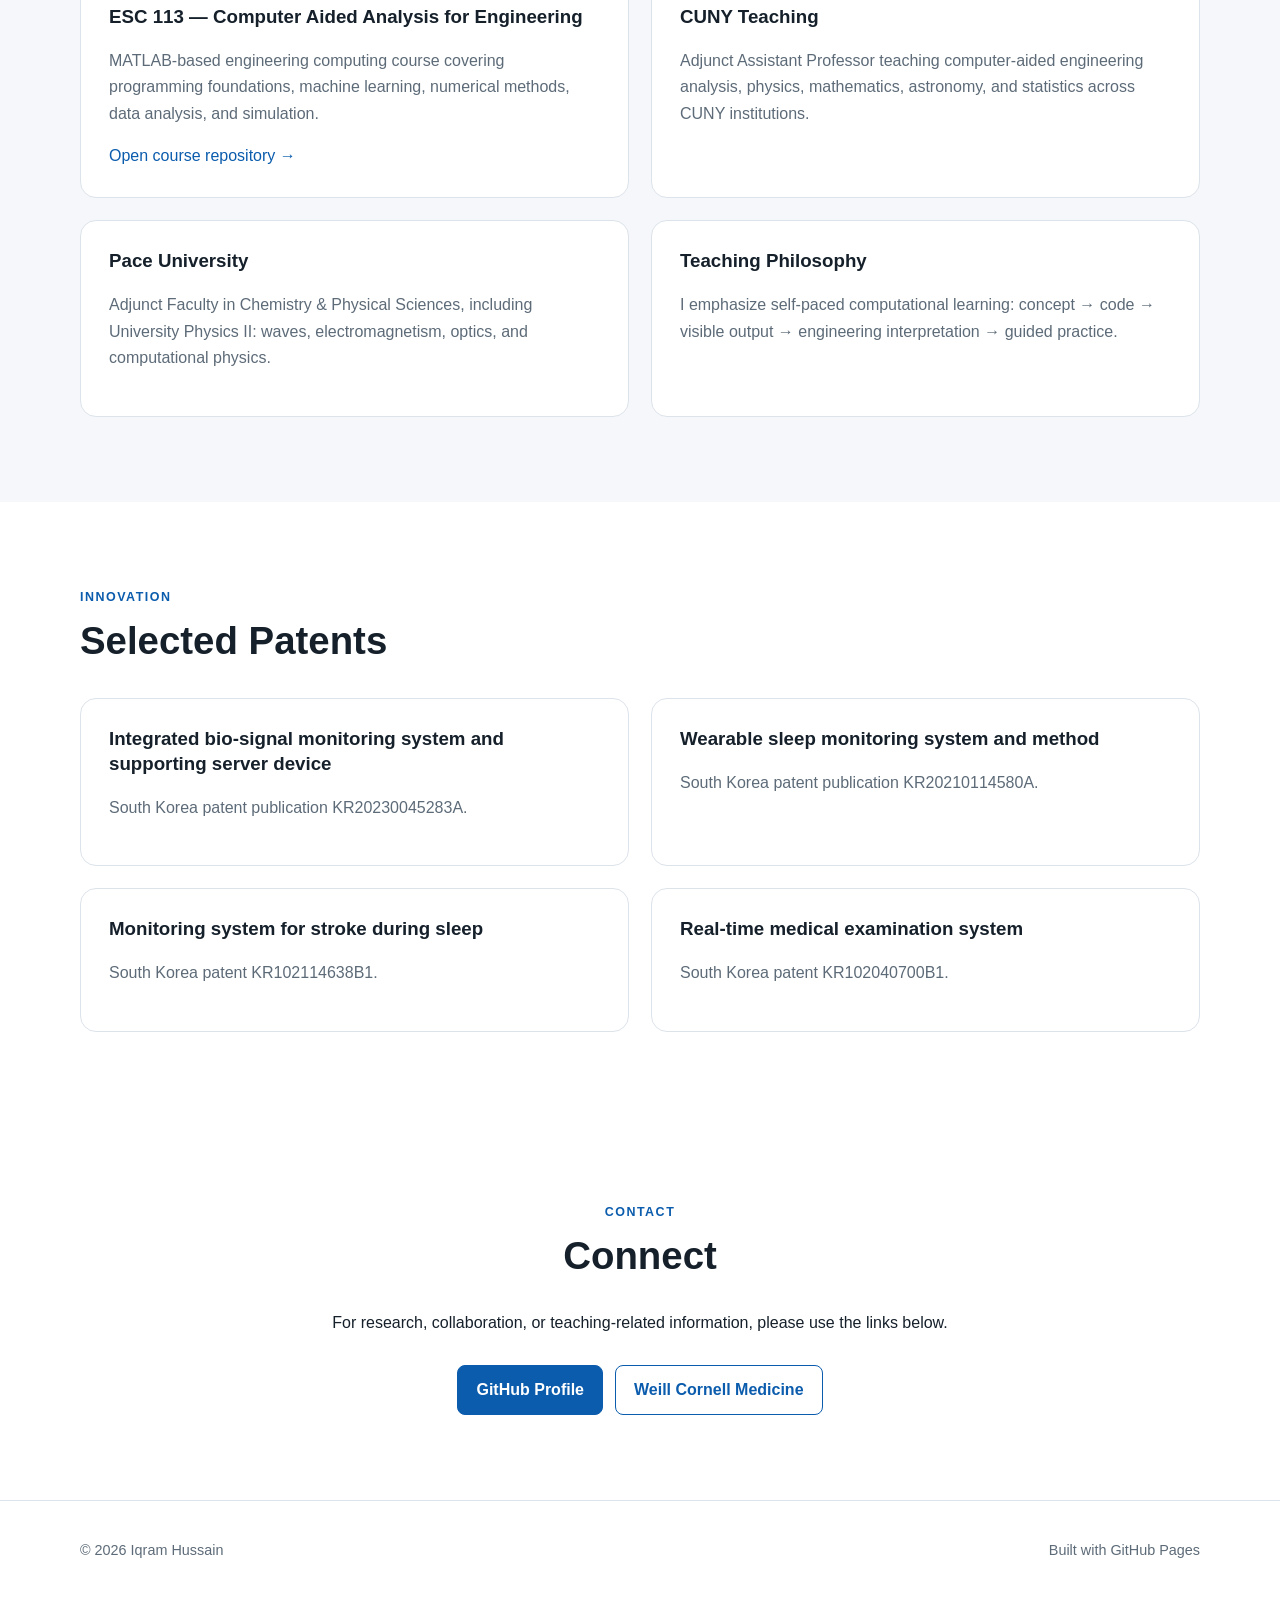
==== commit c3d2d331: "Add academic SEO metadata, structured data, and internal navigation" ====
--- a/index.html
+++ b/index.html
@@ -4,8 +4,58 @@
   <meta charset="UTF-8">
   <meta name="viewport" content="width=device-width, initial-scale=1.0">
   <meta name="description" content="Academic website of Iqram Hussain, PhD — digital health, computational physiology, wearable sensing, ECG/EEG analytics, and interpretable machine learning.">
-  <title>Iqram Hussain, PhD</title>
+  <title>Iqram Hussain, PhD | Digital Health, Computational Physiology & Machine Learning</title>
+  <meta name="description" content="Iqram Hussain, PhD, is a researcher at Weill Cornell Medicine working in perioperative digital health, computational physiology, wearable sensing, ECG/EEG analytics, and interpretable machine learning.">
+  <link rel="canonical" href="https://iqram20.github.io/">
+  <meta property="og:type" content="profile">
+  <meta property="og:title" content="Iqram Hussain, PhD | Digital Health & Computational Physiology">
+  <meta property="og:description" content="Research in perioperative digital health, wearable sensing, ECG/EEG analytics, and interpretable machine learning.">
+  <meta property="og:url" content="https://iqram20.github.io/">
+  <meta name="twitter:card" content="summary">
   <link rel="stylesheet" href="style.css">
+  <script type="application/ld+json">
+  {
+    "@context": "https://schema.org",
+    "@type": "ProfilePage",
+    "mainEntity": {
+      "@type": "Person",
+      "name": "Iqram Hussain",
+      "honorificSuffix": "PhD",
+      "url": "https://iqram20.github.io/",
+      "jobTitle": "Postdoctoral Associate",
+      "worksFor": {
+        "@type": "Organization",
+        "name": "Weill Cornell Medicine"
+      },
+      "alumniOf": [
+        {
+          "@type": "CollegeOrUniversity",
+          "name": "University of Science and Technology (UST), Republic of Korea"
+        },
+        {
+          "@type": "CollegeOrUniversity",
+          "name": "Khulna University of Engineering & Technology (KUET)"
+        }
+      ],
+      "knowsAbout": [
+        "Digital Health",
+        "Computational Physiology",
+        "Wearable Sensors",
+        "Electrocardiography",
+        "Electroencephalography",
+        "Machine Learning",
+        "Explainable Artificial Intelligence",
+        "Perioperative Medicine"
+      ],
+      "sameAs": [
+        "https://github.com/iqram20",
+        "https://scholar.google.com/citations?user=26ocwocAAAAJ&hl=en",
+        "https://www.scopus.com/authid/detail.uri?authorId=57201649041",
+        "https://vivo.weill.cornell.edu/display/cwid-iqh4001"
+      ]
+    }
+  }
+  </script>
 </head>
 
 <body>
@@ -14,9 +64,10 @@
       <a class="brand" href="#home">Iqram Hussain, PhD</a>
       <nav>
         <a href="#about">About</a>
-        <a href="#research">Research</a>
-        <a href="#experience">Experience</a>
-        <a href="#publications">Publications</a>
+        <a href="research.html">Research</a>
+        <a href="projects.html">Projects</a>
+        <a href="publications.html">Publications</a>
+        <a href="cv.html">CV</a>
         <a href="#teaching">Teaching</a>
         <a href="#contact">Contact</a>
       </nav>
@@ -36,8 +87,9 @@
           </p>
 
           <div class="hero-actions">
-            <a class="button primary" href="#research">View Research</a>
-            <a class="button secondary" href="#publications">Selected Publications</a>
+            <a class="button primary" href="research.html">View Research</a>
+            <a class="button secondary" href="publications.html">Selected Publications</a>
+            <a class="button secondary" href="cv.html">Academic CV</a>
           </div>
 
           <div class="profile-links">
@@ -249,6 +301,7 @@
         </article>
 
         <p class="section-note">
+          <a href="publications.html">Browse selected publications on this site →</a><br>
           <a href="https://scholar.google.com/citations?user=26ocwocAAAAJ&hl=en" target="_blank" rel="noopener">View full publication list on Google Scholar →</a>
         </p>
 
--- a/style.css
+++ b/style.css
@@ -276,3 +276,42 @@
     gap: 12px 16px;
   }
 }
+
+
+.timeline {
+  margin: 36px 0 48px;
+  border-top: 1px solid var(--border);
+}
+
+.timeline-item {
+  display: grid;
+  grid-template-columns: 140px 1fr;
+  gap: 28px;
+  padding: 26px 0;
+  border-bottom: 1px solid var(--border);
+}
+
+.timeline-date {
+  margin: 2px 0 0;
+  font-weight: 700;
+  color: var(--accent);
+}
+
+.timeline-item h3 {
+  margin-bottom: 6px;
+}
+
+.timeline-item p {
+  margin-top: 6px;
+}
+
+.experience-cards {
+  margin-top: 12px;
+}
+
+@media (max-width: 760px) {
+  .timeline-item {
+    grid-template-columns: 1fr;
+    gap: 6px;
+  }
+}
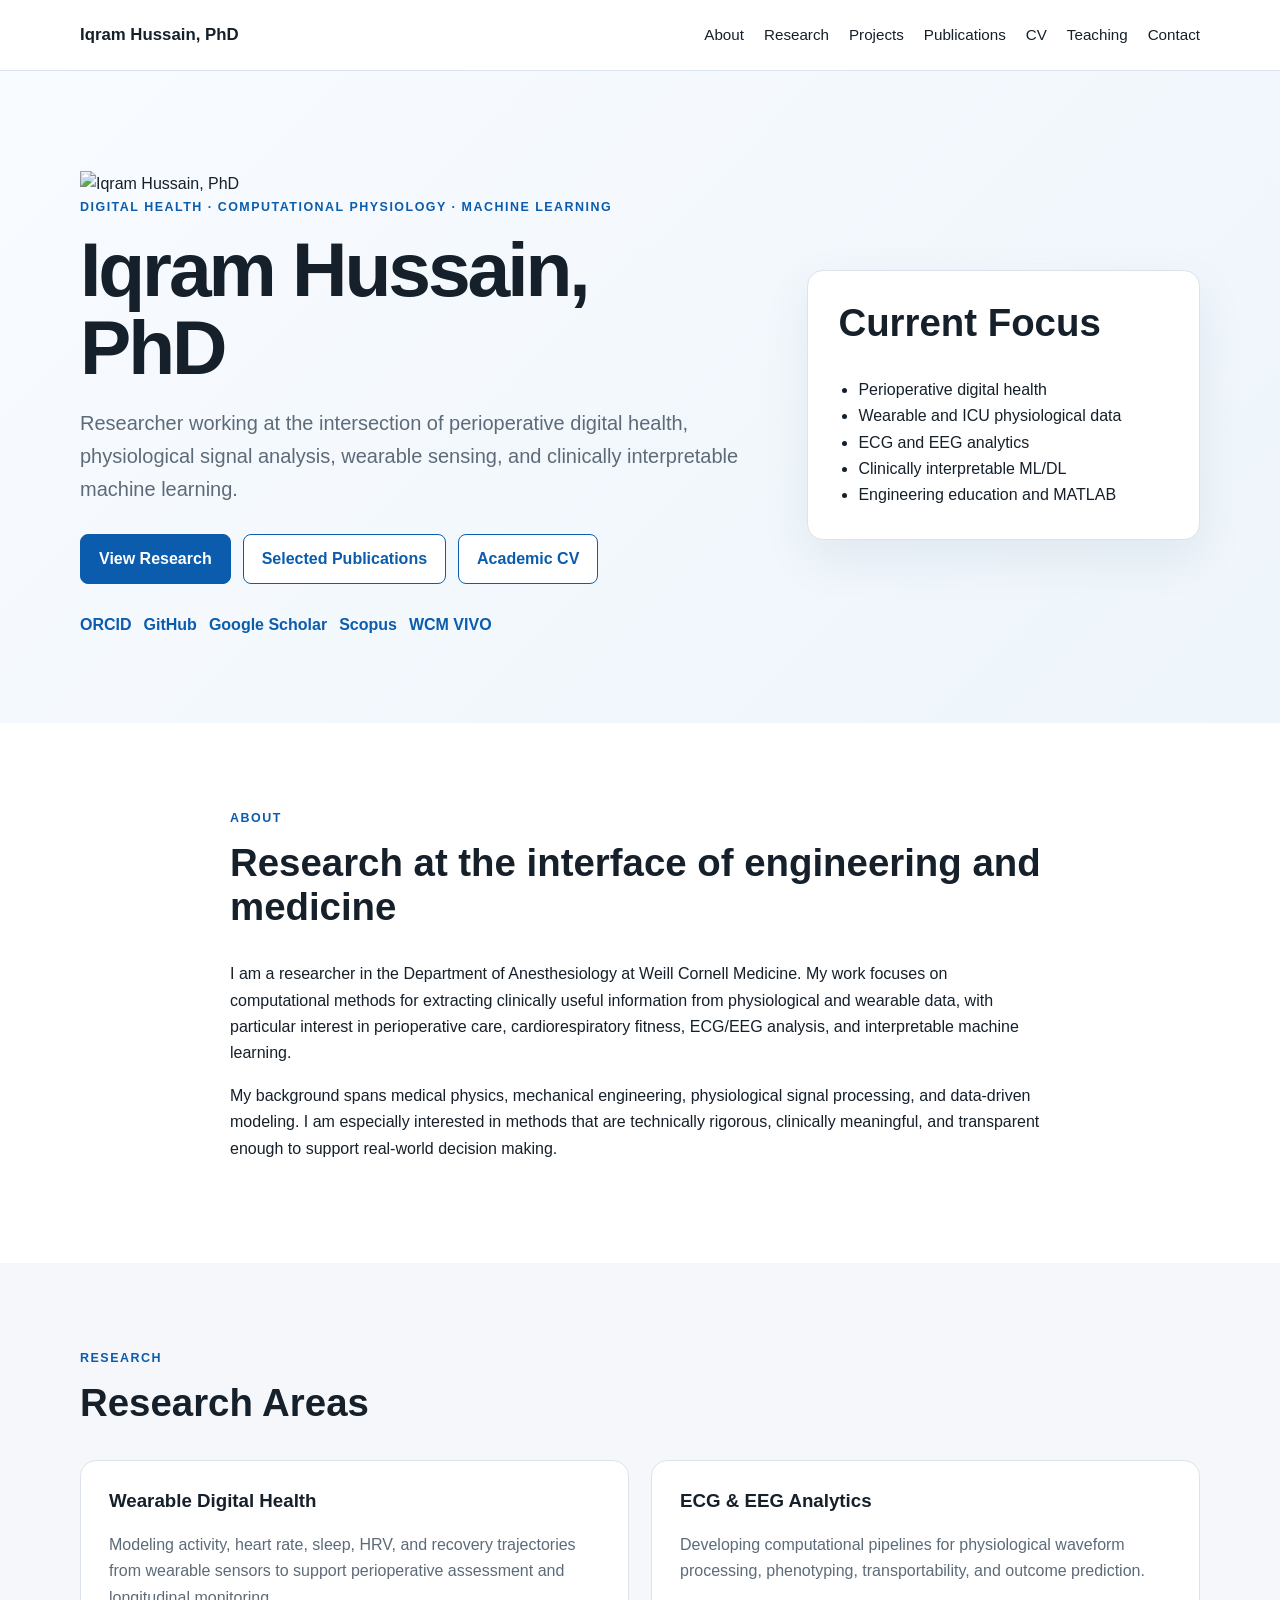
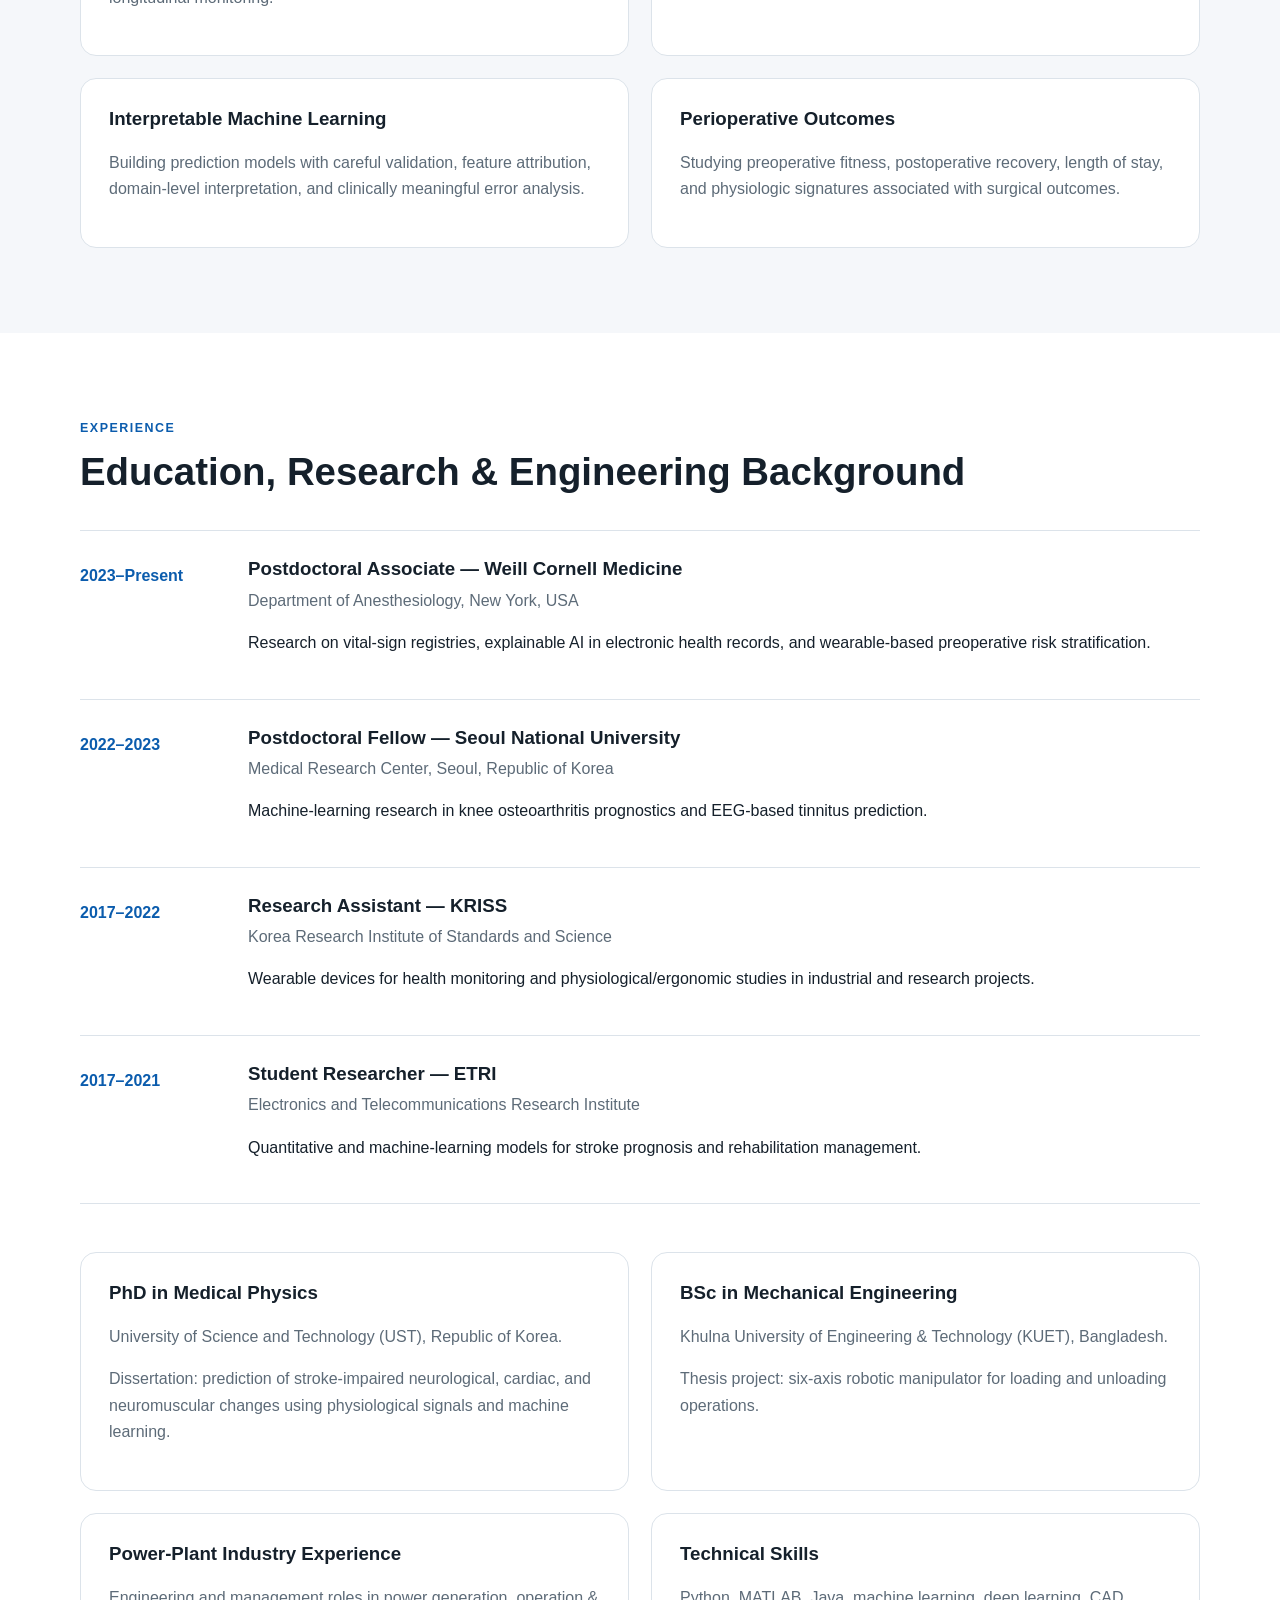
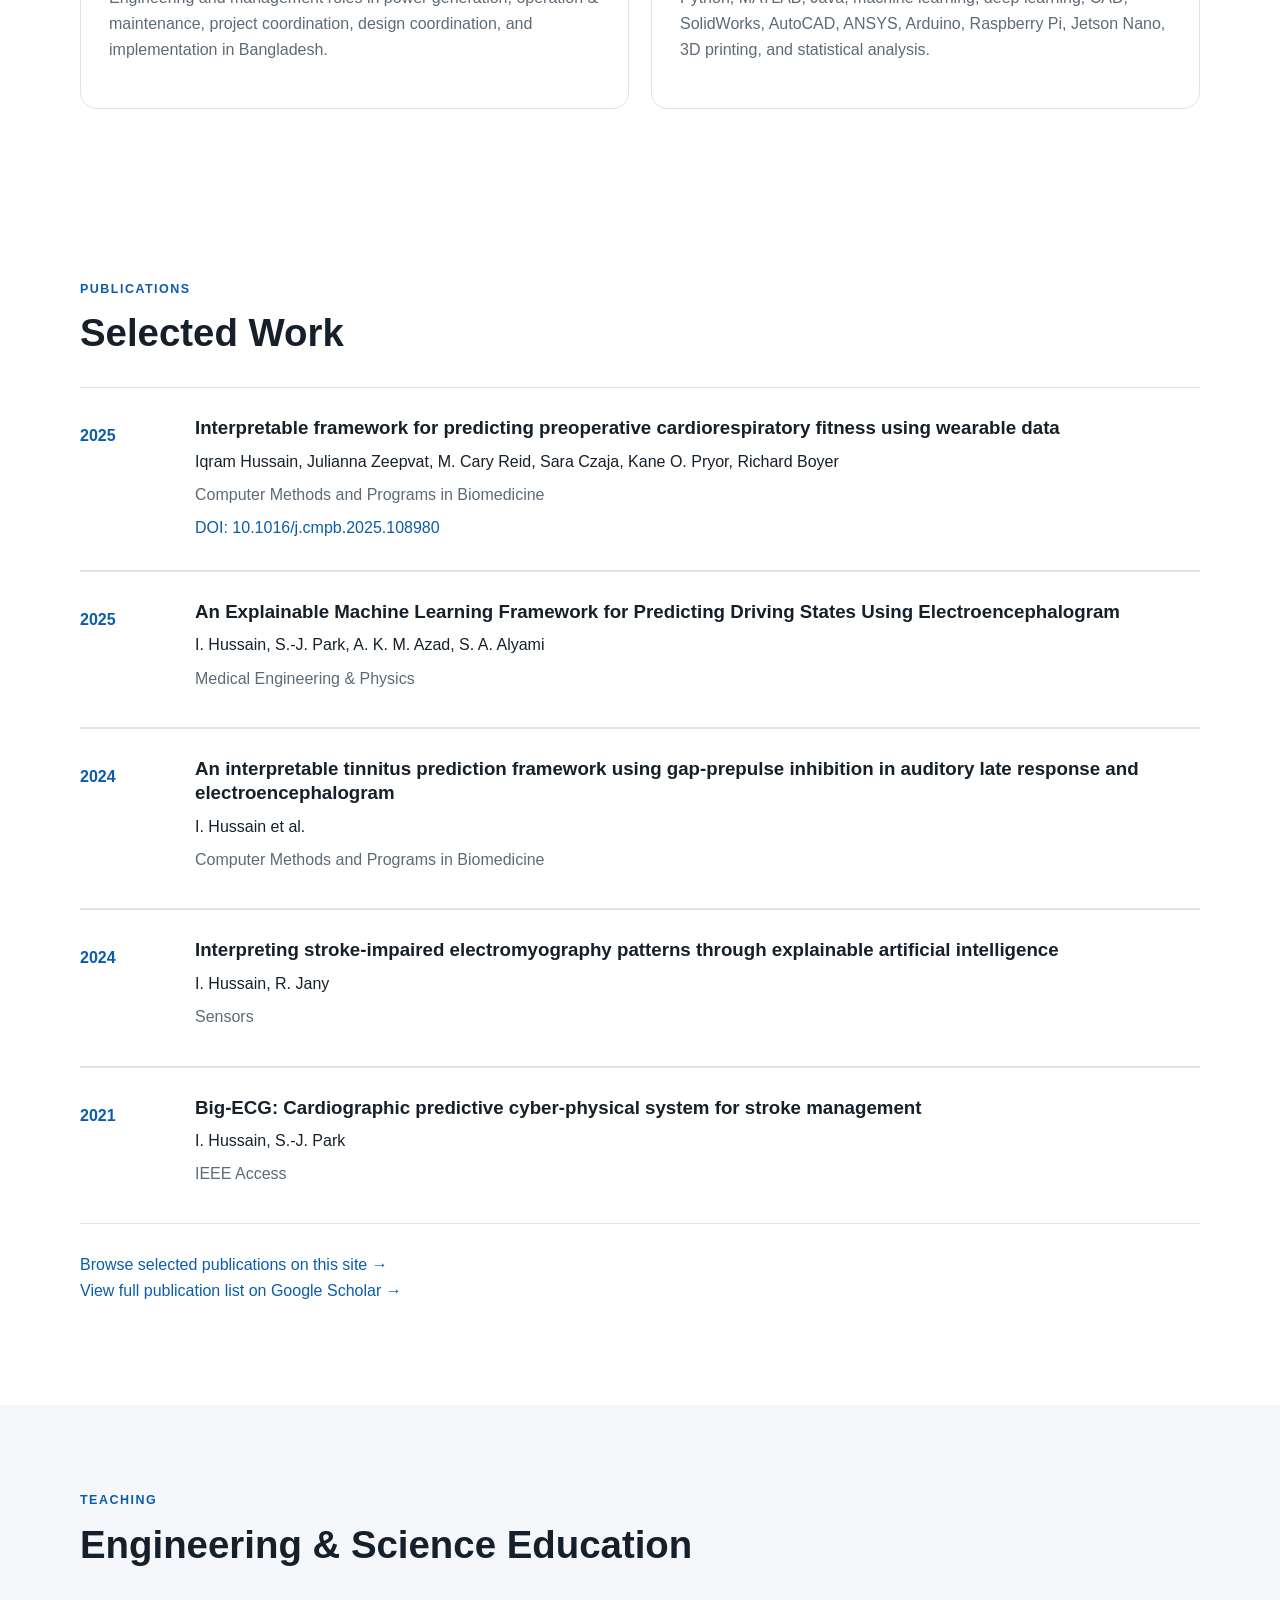
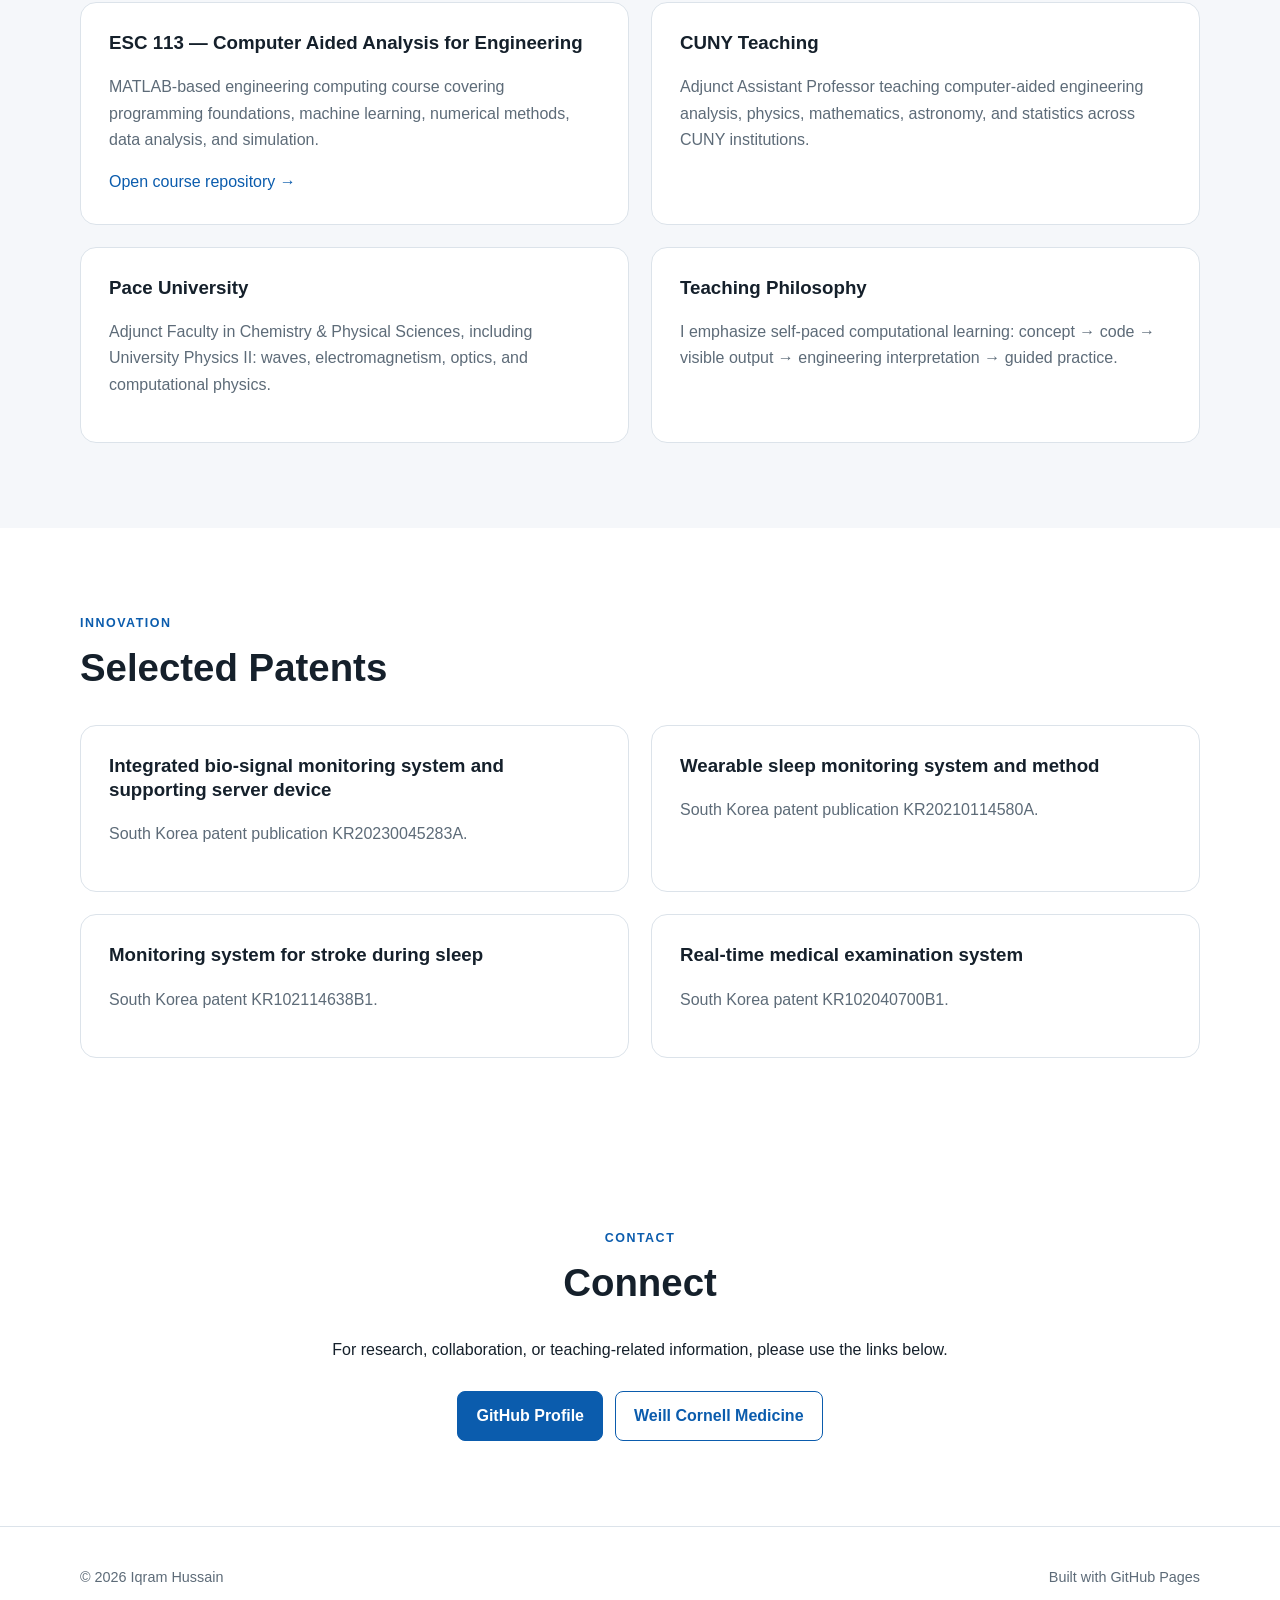
==== commit fd204b65: "Add ORCID, profile image, DOI links, and printable CV" ====
--- a/index.html
+++ b/index.html
@@ -22,6 +22,8 @@
       "name": "Iqram Hussain",
       "honorificSuffix": "PhD",
       "url": "https://iqram20.github.io/",
+      "image": "https://avatars.githubusercontent.com/u/40759036?v=4",
+      "identifier": "https://orcid.org/0000-0001-8346-6938",
       "jobTitle": "Postdoctoral Associate",
       "worksFor": {
         "@type": "Organization",
@@ -48,6 +50,7 @@
         "Perioperative Medicine"
       ],
       "sameAs": [
+        "https://orcid.org/0000-0001-8346-6938",
         "https://github.com/iqram20",
         "https://scholar.google.com/citations?user=26ocwocAAAAJ&hl=en",
         "https://www.scopus.com/authid/detail.uri?authorId=57201649041",
@@ -77,7 +80,9 @@
   <main>
     <section id="home" class="hero">
       <div class="container hero-grid">
-        <div>
+        <div class="hero-profile">
+          <img class="profile-photo" src="https://avatars.githubusercontent.com/u/40759036?v=4" alt="Iqram Hussain, PhD">
+          <div>
           <p class="eyebrow">Digital Health · Computational Physiology · Machine Learning</p>
           <h1>Iqram Hussain, PhD</h1>
           <p class="lead">
@@ -93,10 +98,12 @@
           </div>
 
           <div class="profile-links">
+            <a href="https://orcid.org/0000-0001-8346-6938" target="_blank" rel="me noopener">ORCID</a>
             <a href="https://github.com/iqram20" target="_blank" rel="noopener">GitHub</a>
             <a href="https://scholar.google.com/citations?user=26ocwocAAAAJ&hl=en" target="_blank" rel="noopener">Google Scholar</a>
             <a href="https://www.scopus.com/authid/detail.uri?authorId=57201649041" target="_blank" rel="noopener">Scopus</a>
             <a href="https://vivo.weill.cornell.edu/display/cwid-iqh4001" target="_blank" rel="noopener">WCM VIVO</a>
+          </div>
           </div>
         </div>
 
--- a/style.css
+++ b/style.css
@@ -315,3 +315,96 @@
     gap: 6px;
   }
 }
+
+
+.page-hero {
+  padding: 82px 0 58px;
+  background: linear-gradient(135deg, #f8fbff 0%, #eef5fb 100%);
+  border-bottom: 1px solid var(--border);
+}
+
+.page-hero h1 {
+  font-size: clamp(2.5rem, 5vw, 4.2rem);
+  margin-bottom: 18px;
+}
+
+.profile-grid {
+  display: grid;
+  grid-template-columns: repeat(4, minmax(0,1fr));
+  gap: 16px;
+  margin-top: 28px;
+}
+
+.profile-tile {
+  display: flex;
+  flex-direction: column;
+  gap: 4px;
+  padding: 20px;
+  border: 1px solid var(--border);
+  border-radius: 12px;
+  background: #fff;
+}
+
+.profile-tile span {
+  color: var(--muted);
+  font-size: 0.9rem;
+}
+
+.project-list {
+  display: grid;
+  gap: 24px;
+}
+
+.project-card {
+  padding: 30px;
+  border: 1px solid var(--border);
+  border-radius: 16px;
+  background: #fff;
+}
+
+.project-card h2 {
+  font-size: 1.55rem;
+  margin-bottom: 10px;
+}
+
+.project-tag {
+  margin: 0 0 8px;
+  color: var(--accent);
+  font-weight: 700;
+  font-size: 0.8rem;
+  text-transform: uppercase;
+  letter-spacing: 0.08em;
+}
+
+.publication-list .publication + .publication {
+  border-top: 0;
+}
+
+.center-actions {
+  display: flex;
+  justify-content: center;
+  flex-wrap: wrap;
+  gap: 12px;
+  margin-top: 36px;
+}
+
+.cv-entry {
+  padding: 12px 0 22px;
+  border-bottom: 1px solid var(--border);
+}
+
+.cv-entry h3 {
+  margin-bottom: 4px;
+}
+
+@media (max-width: 900px) {
+  .profile-grid {
+    grid-template-columns: repeat(2, minmax(0,1fr));
+  }
+}
+
+@media (max-width: 560px) {
+  .profile-grid {
+    grid-template-columns: 1fr;
+  }
+}
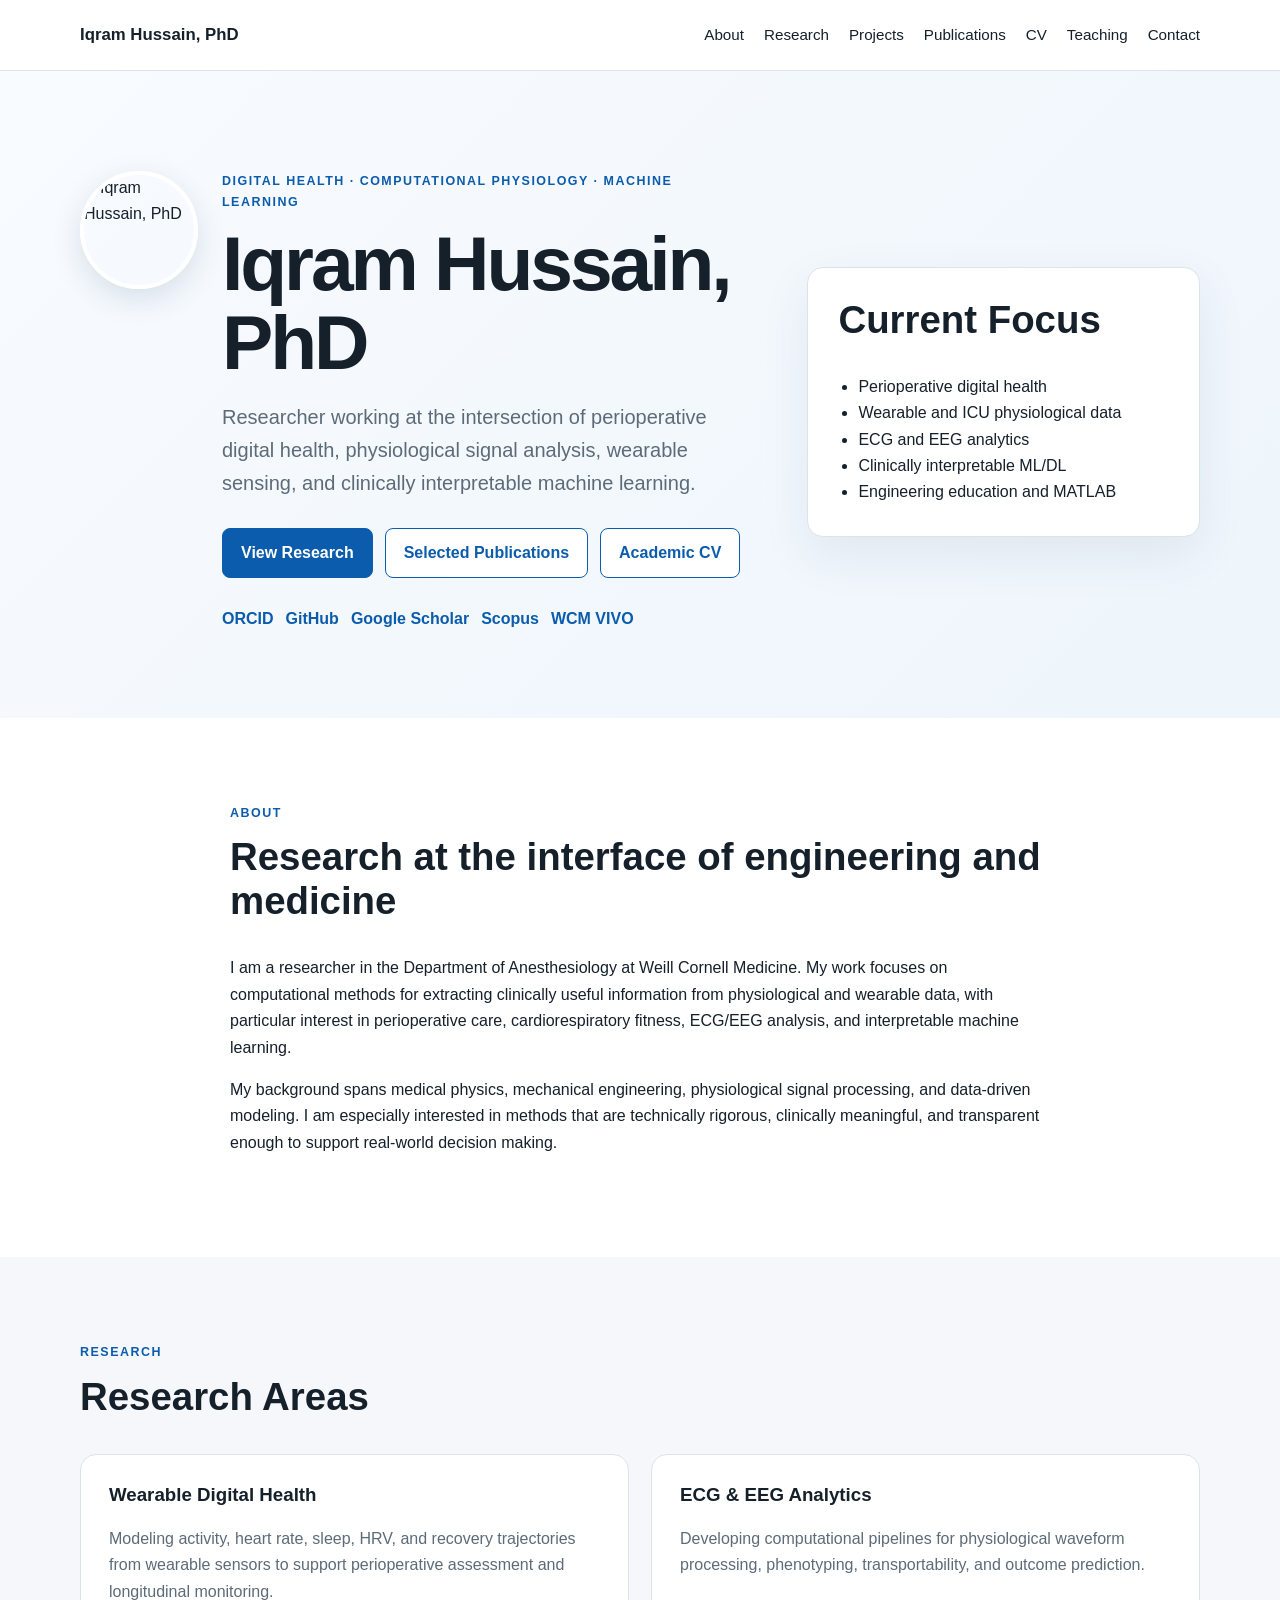
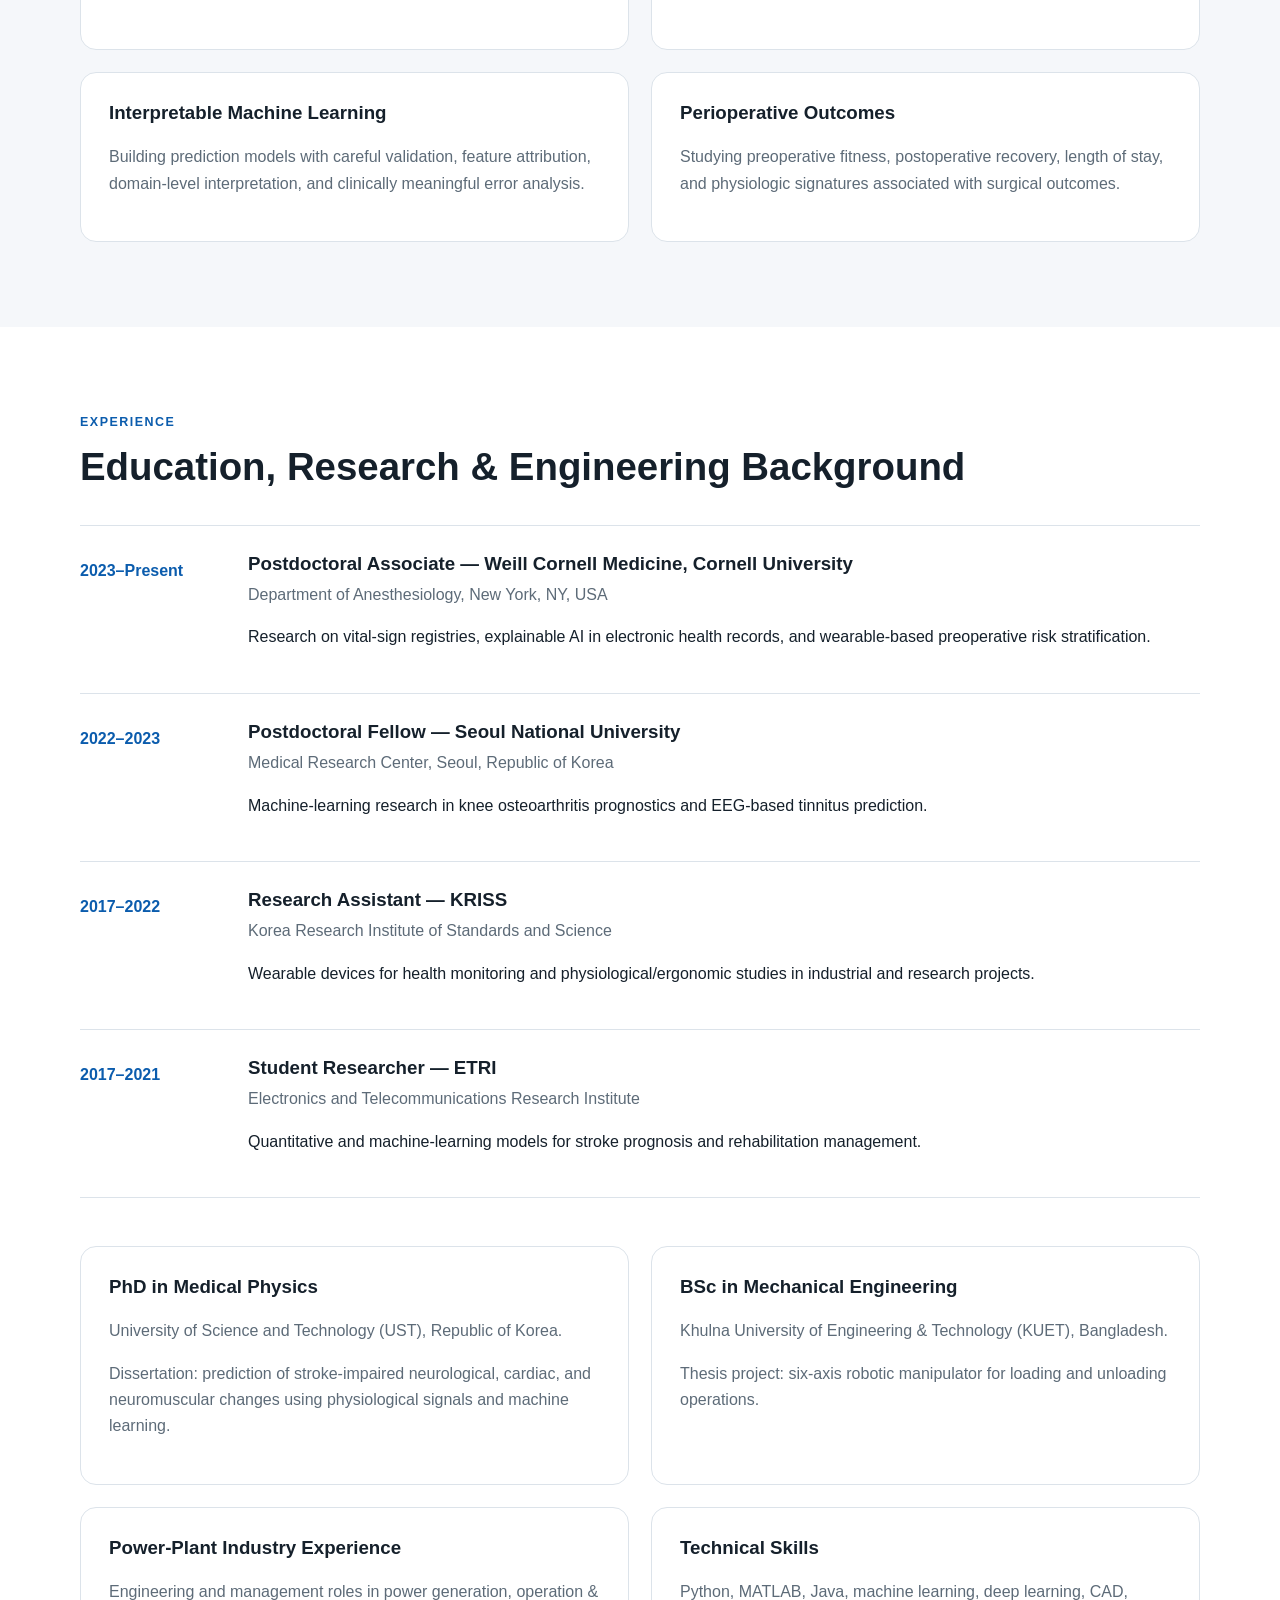
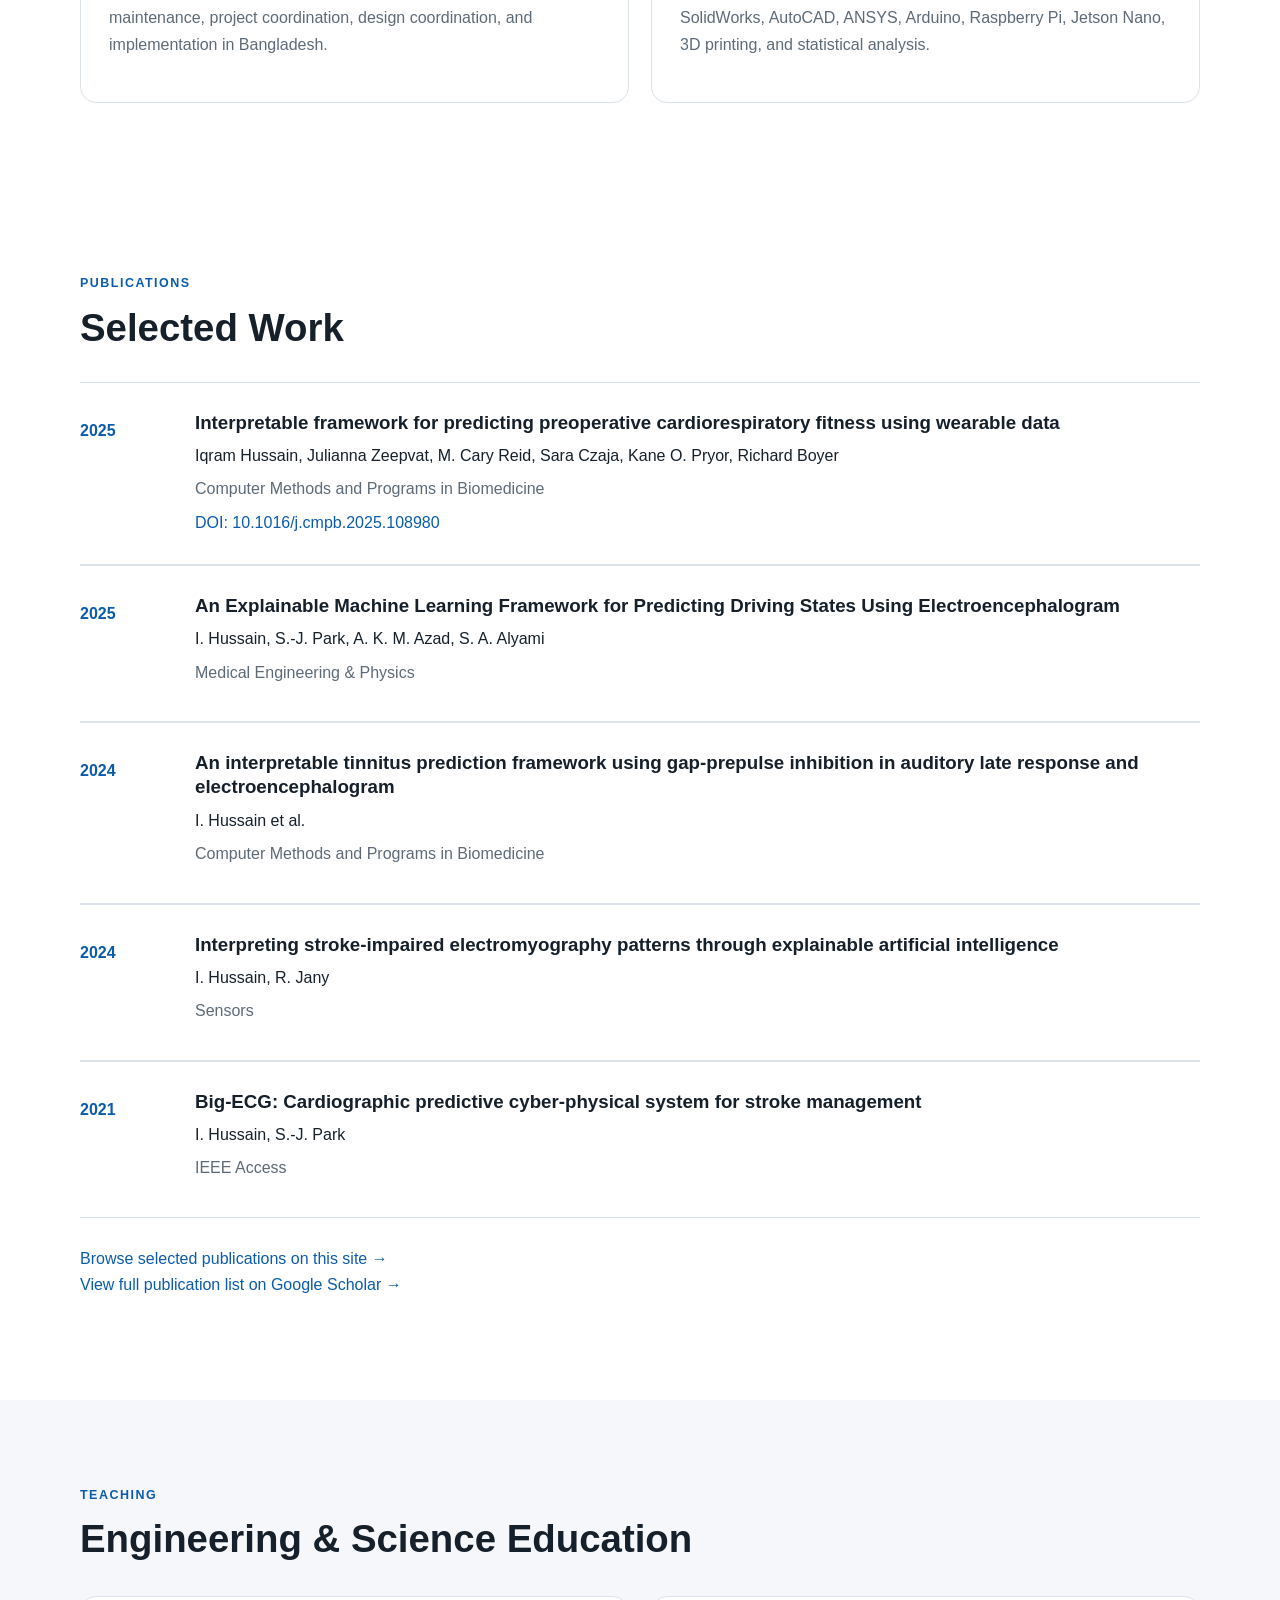
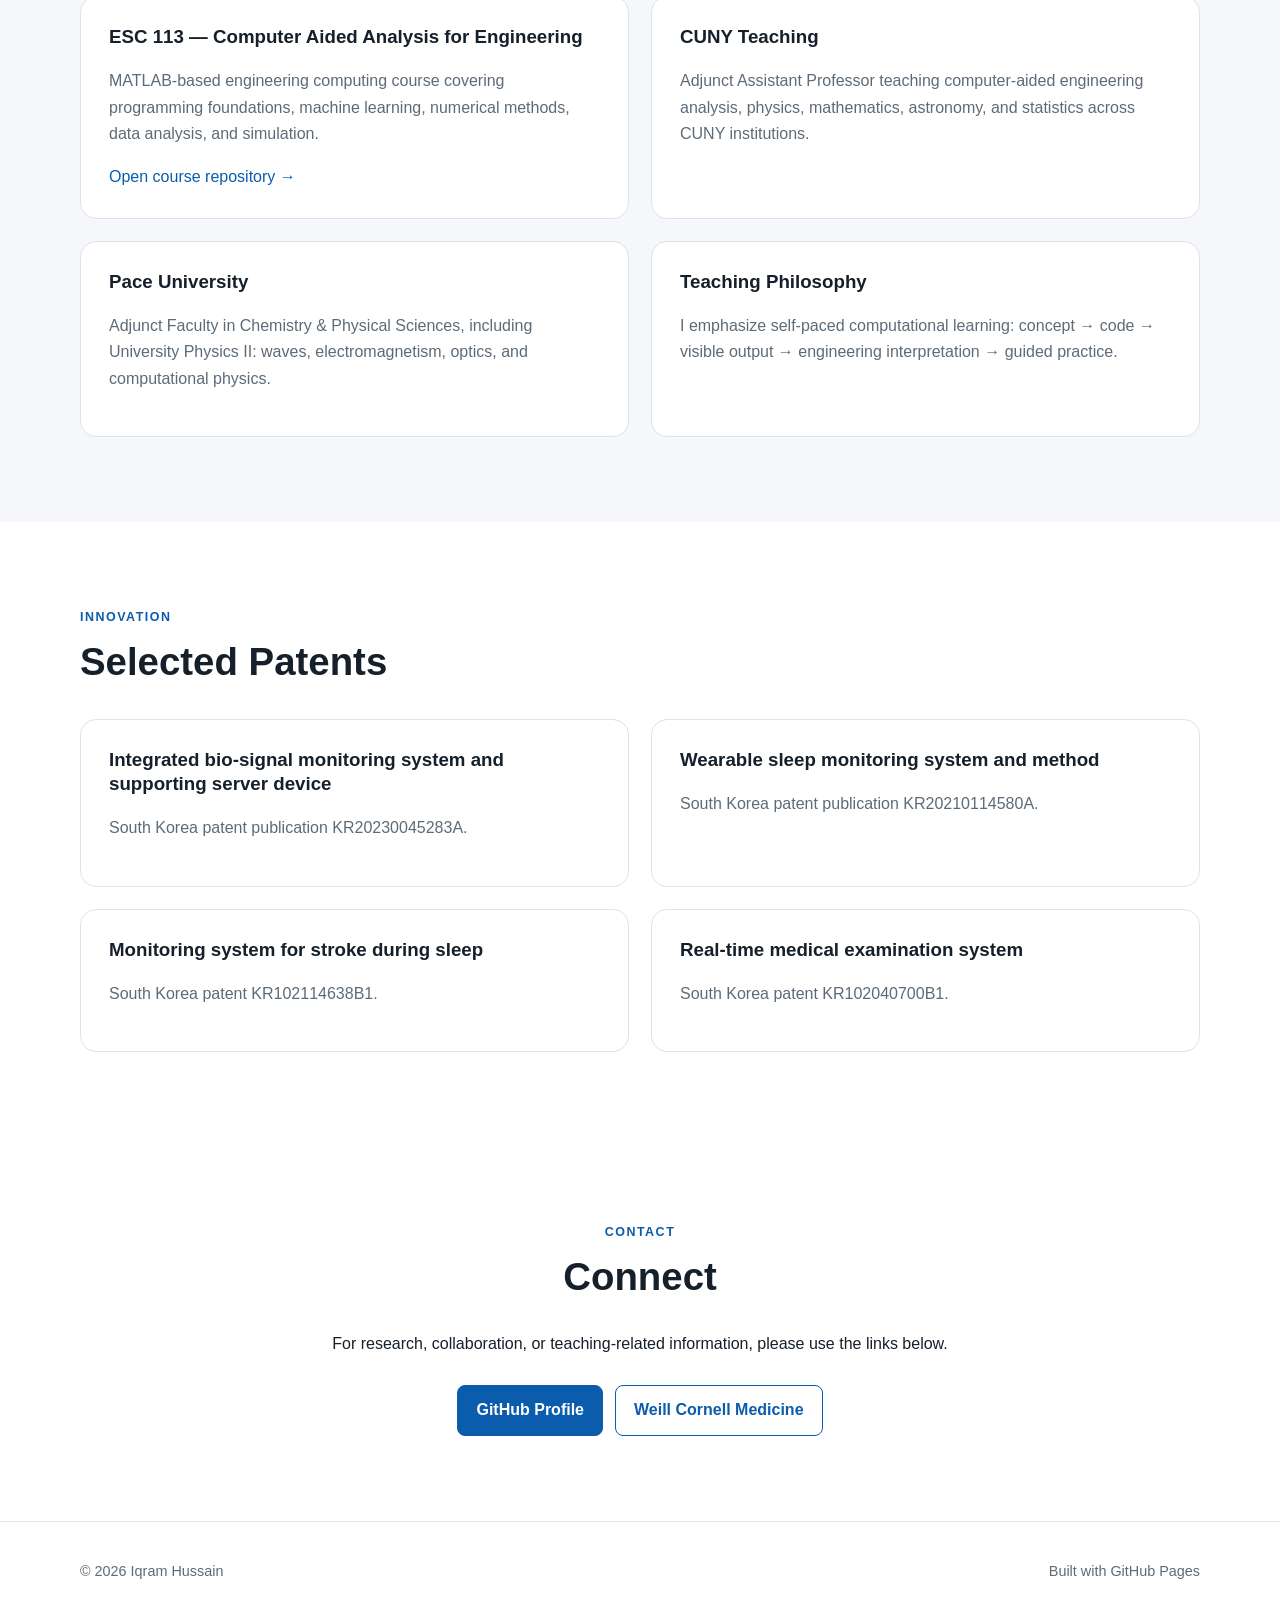
==== commit 5667b8f0: "Add Cornell University to Weill Cornell Medicine affiliation" ====
--- a/index.html
+++ b/index.html
@@ -190,8 +190,8 @@
           <article class="timeline-item">
             <p class="timeline-date">2023–Present</p>
             <div>
-              <h3>Postdoctoral Associate — Weill Cornell Medicine</h3>
-              <p class="muted">Department of Anesthesiology, New York, USA</p>
+              <h3>Postdoctoral Associate — Weill Cornell Medicine, Cornell University</h3>
+              <p class="muted">Department of Anesthesiology, New York, NY, USA</p>
               <p>Research on vital-sign registries, explainable AI in electronic health records, and wearable-based preoperative risk stratification.</p>
             </div>
           </article>
--- a/style.css
+++ b/style.css
@@ -408,3 +408,54 @@
     grid-template-columns: 1fr;
   }
 }
+
+.hero-profile {
+  display: flex;
+  gap: 24px;
+  align-items: flex-start;
+}
+
+.profile-photo {
+  width: 118px;
+  height: 118px;
+  border-radius: 50%;
+  object-fit: cover;
+  border: 4px solid #fff;
+  box-shadow: 0 10px 30px rgba(30,64,90,0.14);
+  flex: 0 0 auto;
+}
+
+@media (max-width: 760px) {
+  .hero-profile {
+    flex-direction: column;
+  }
+
+  .profile-photo {
+    width: 104px;
+    height: 104px;
+  }
+}
+
+@media print {
+  .site-header,
+  footer,
+  .hero-actions {
+    display: none !important;
+  }
+
+  .page-hero,
+  .section,
+  .section.alt {
+    background: white !important;
+    padding: 24px 0 !important;
+  }
+
+  body {
+    font-size: 11pt;
+  }
+
+  a {
+    color: black;
+    text-decoration: none;
+  }
+}
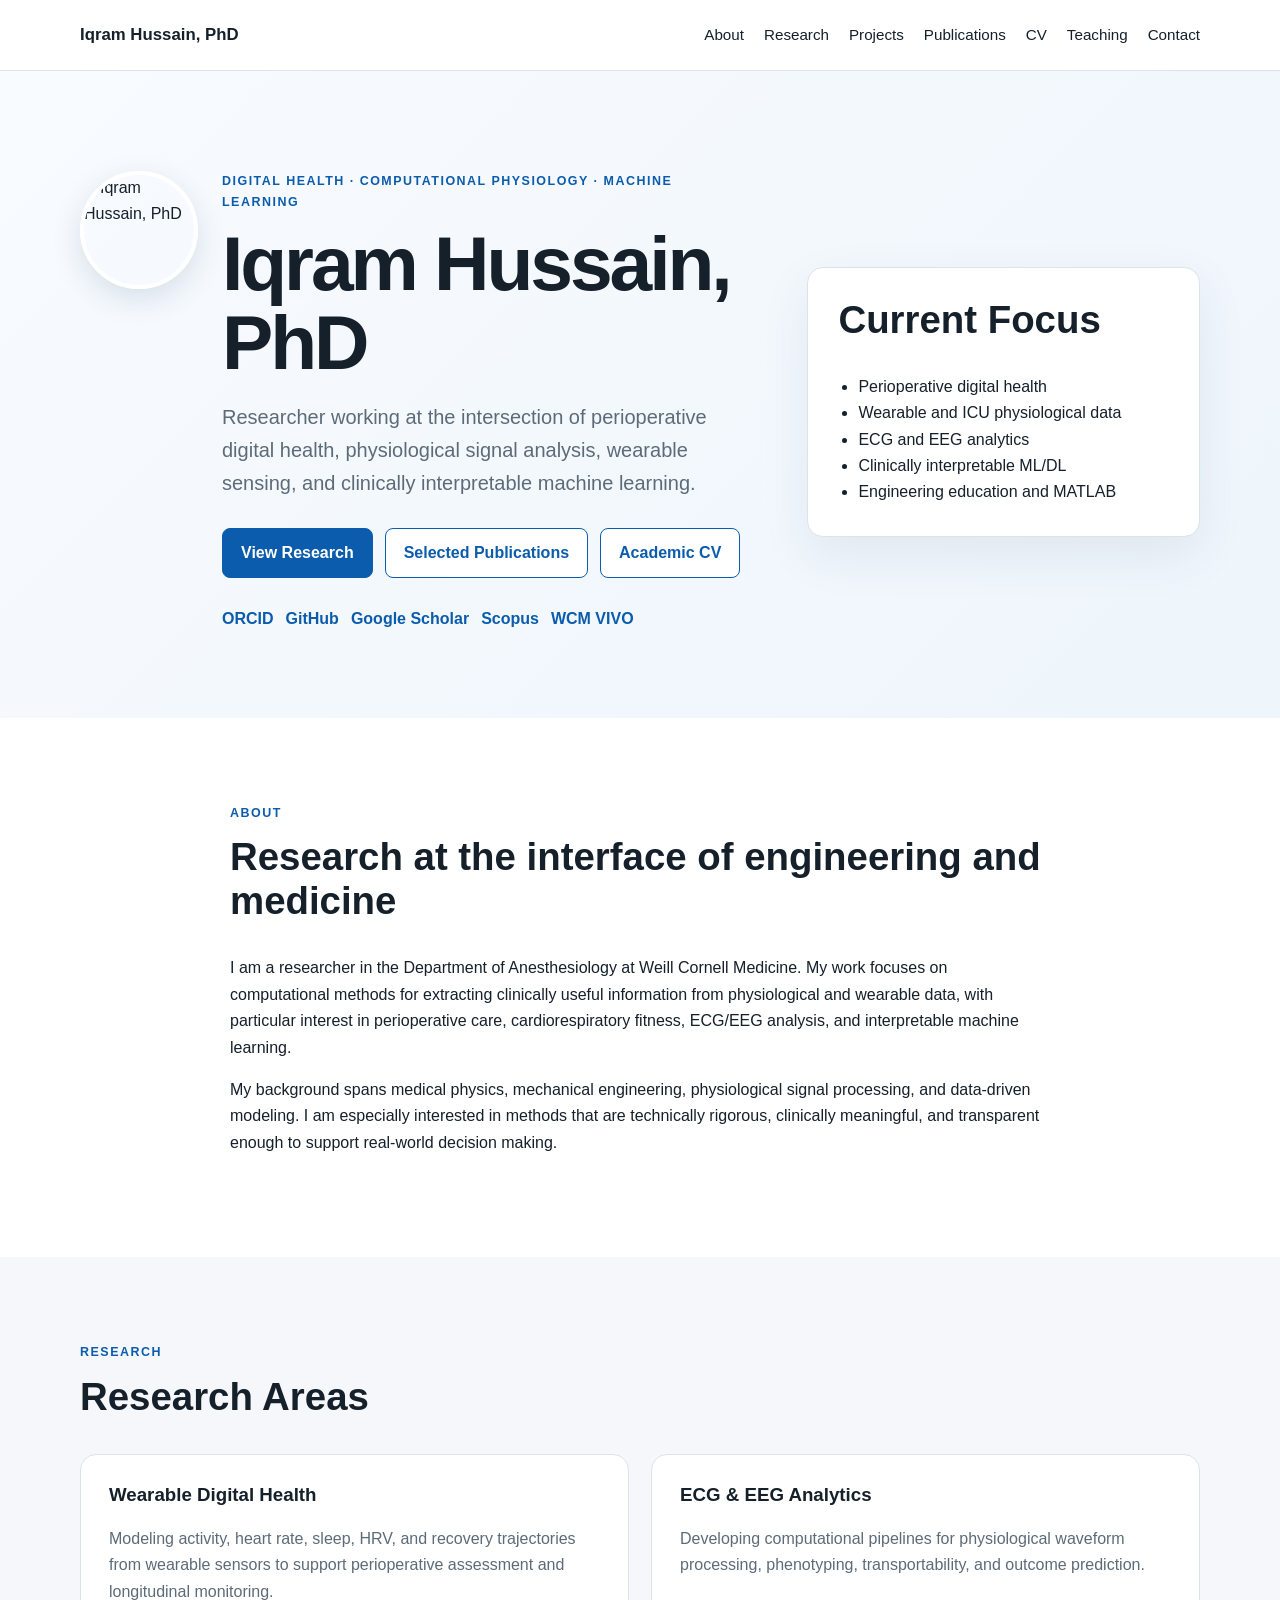
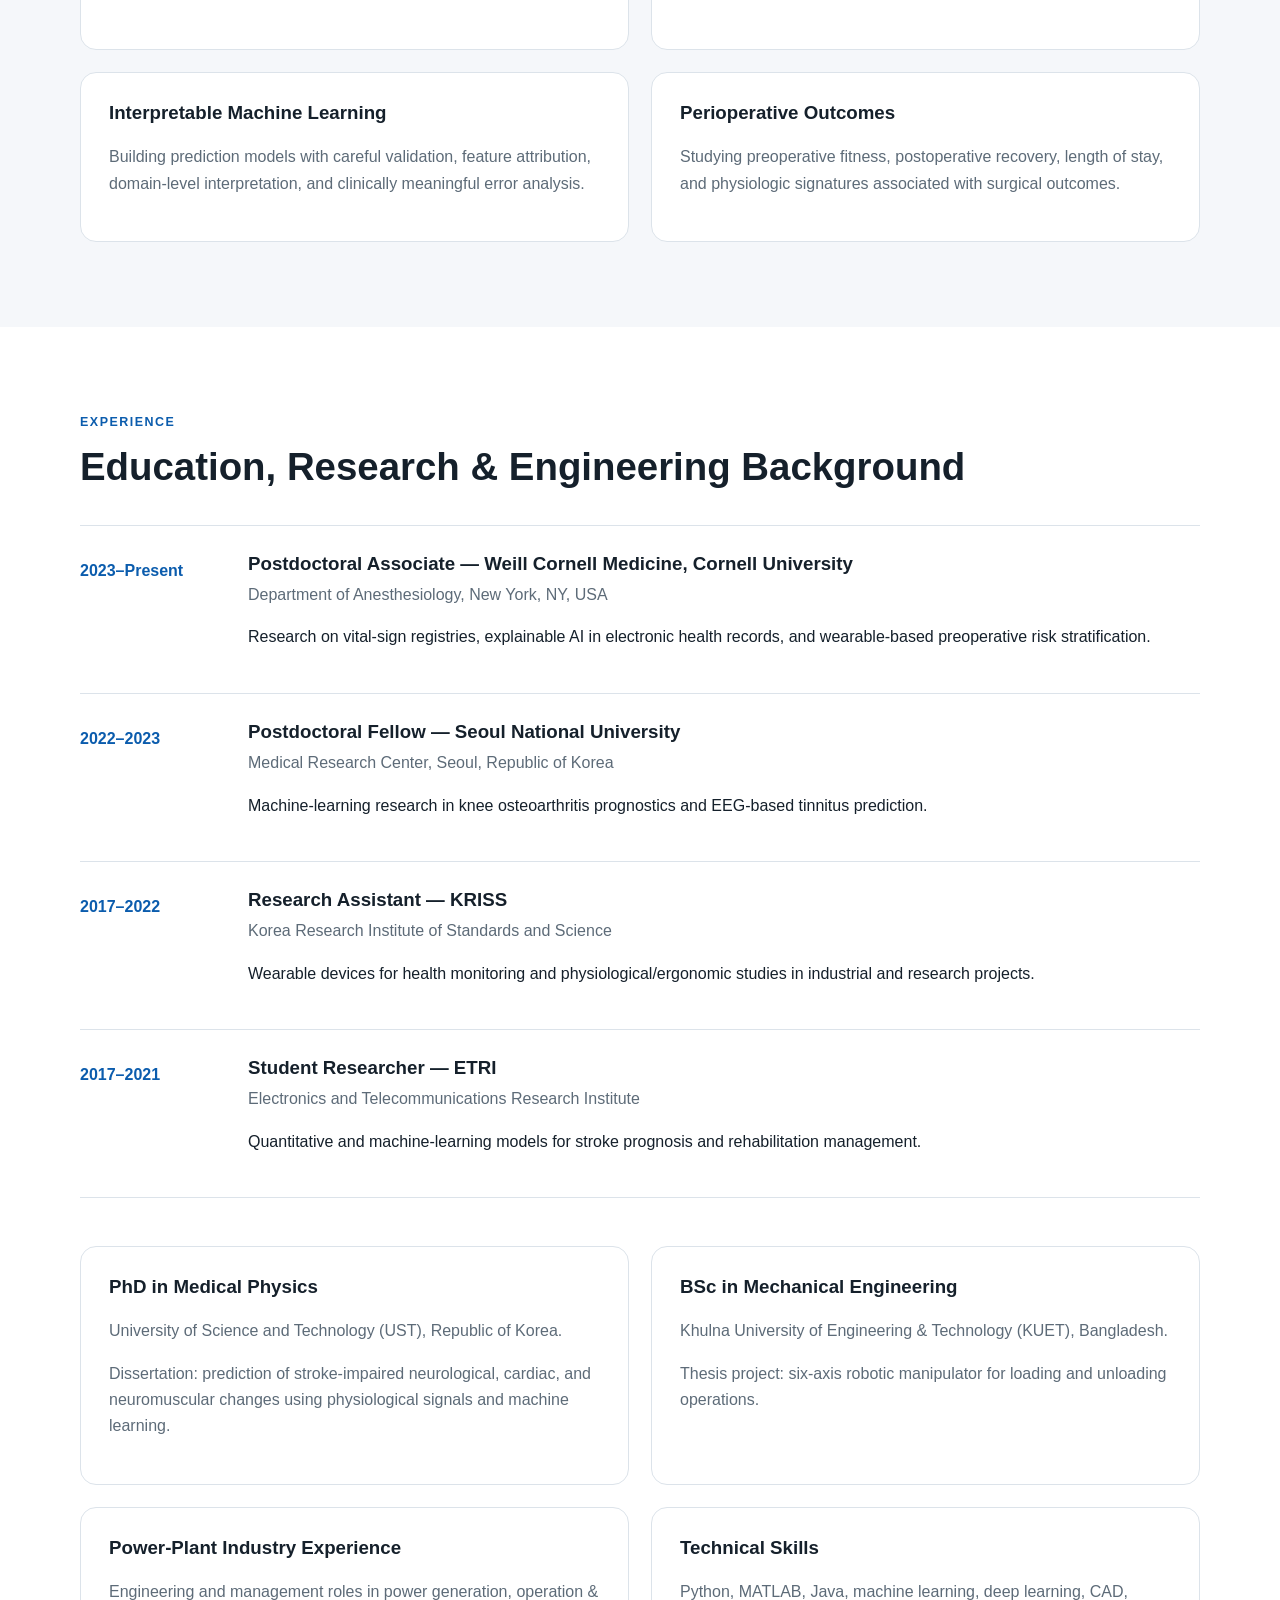
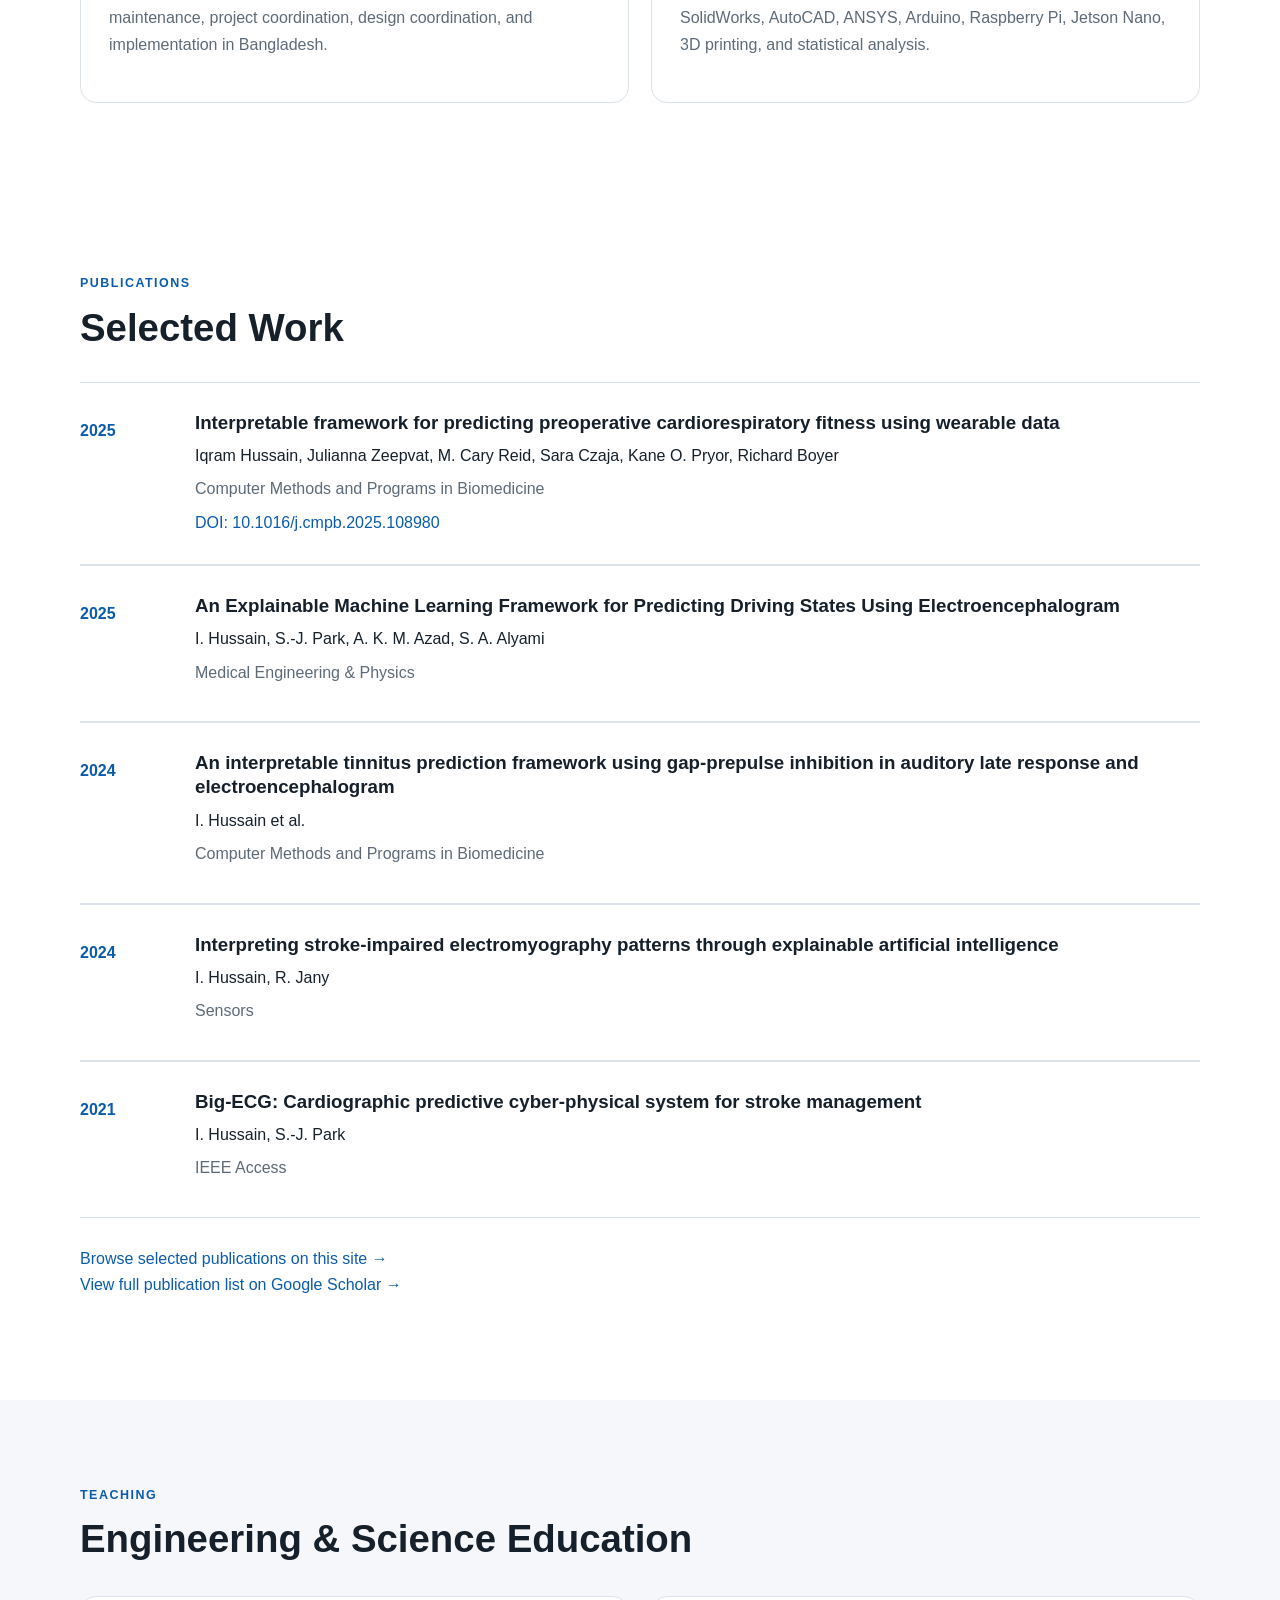
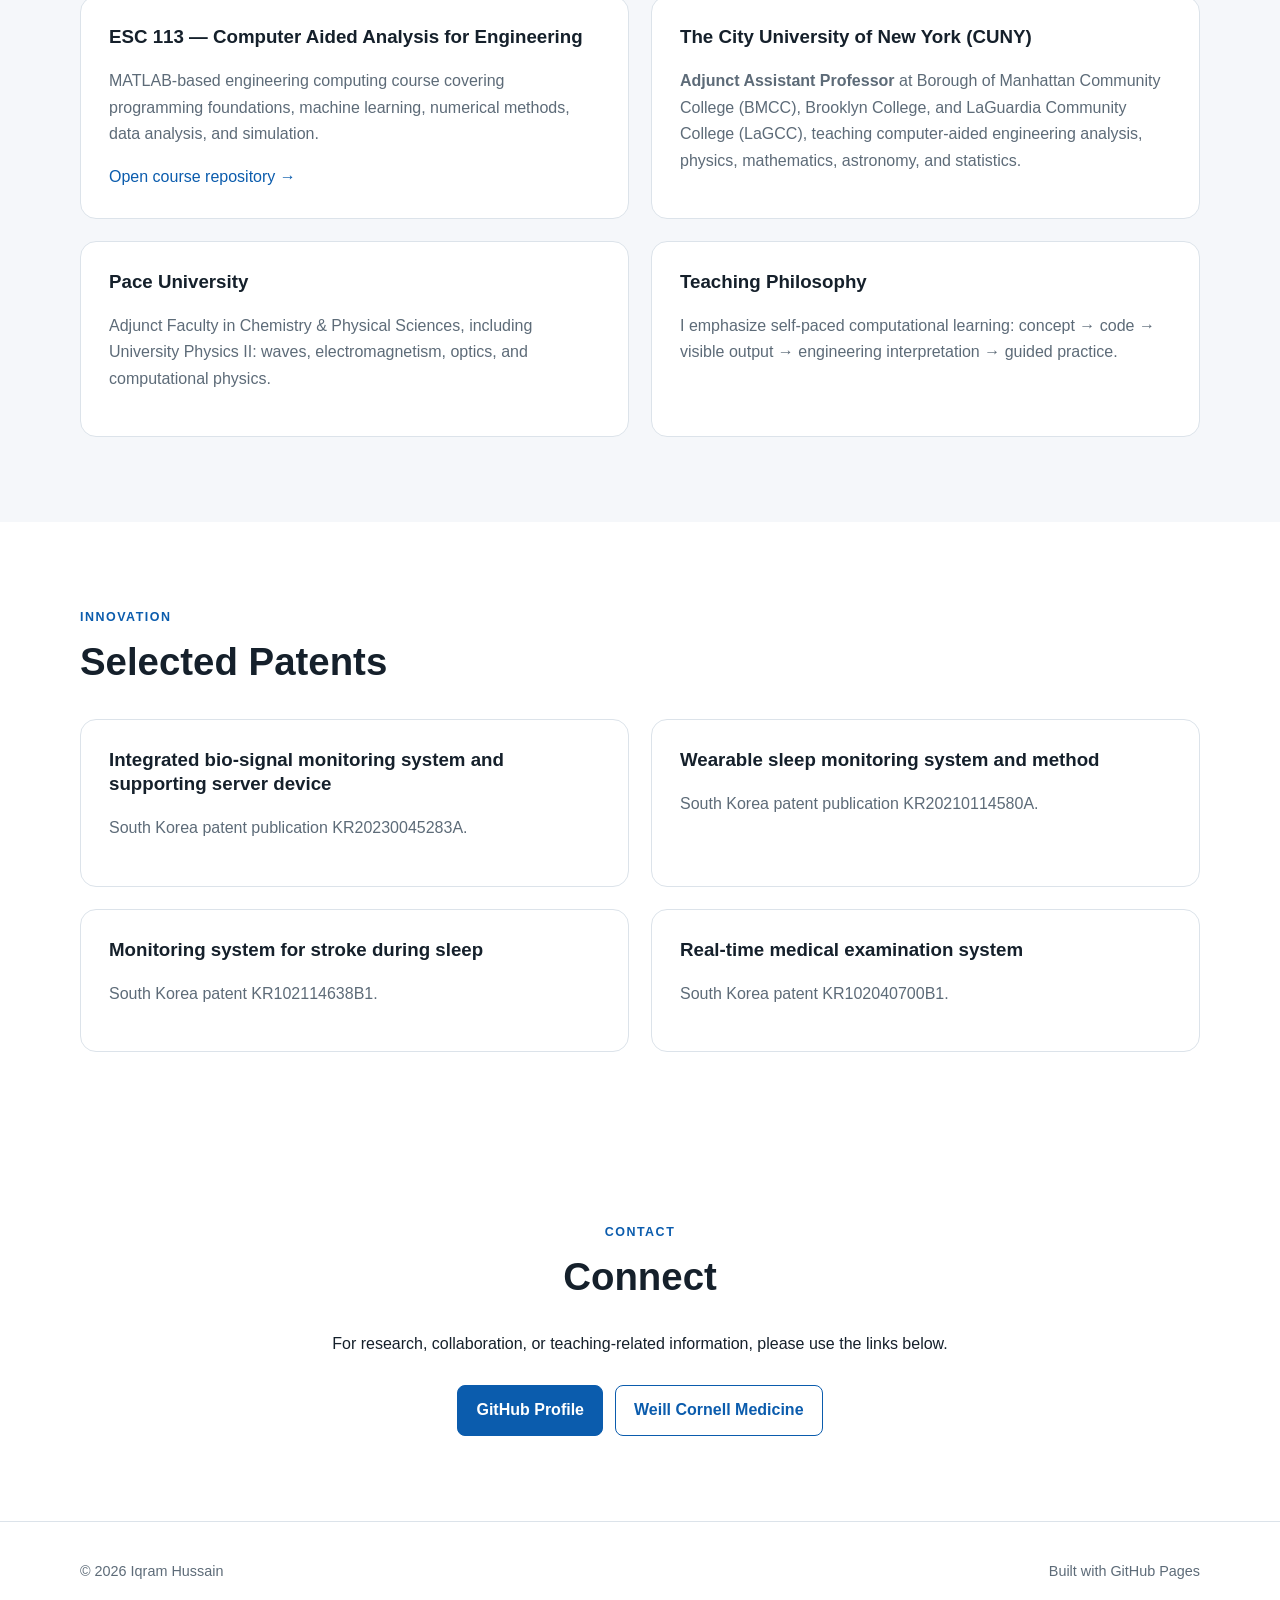
==== commit 305069dd: "Clarify CUNY teaching affiliations" ====
--- a/index.html
+++ b/index.html
@@ -333,8 +333,8 @@
           </article>
 
           <article class="card">
-            <h3>CUNY Teaching</h3>
-            <p>Adjunct Assistant Professor teaching computer-aided engineering analysis, physics, mathematics, astronomy, and statistics across CUNY institutions.</p>
+            <h3>The City University of New York (CUNY)</h3>
+            <p><strong>Adjunct Assistant Professor</strong> at Borough of Manhattan Community College (BMCC), Brooklyn College, and LaGuardia Community College (LaGCC), teaching computer-aided engineering analysis, physics, mathematics, astronomy, and statistics.</p>
           </article>
 
           <article class="card">
